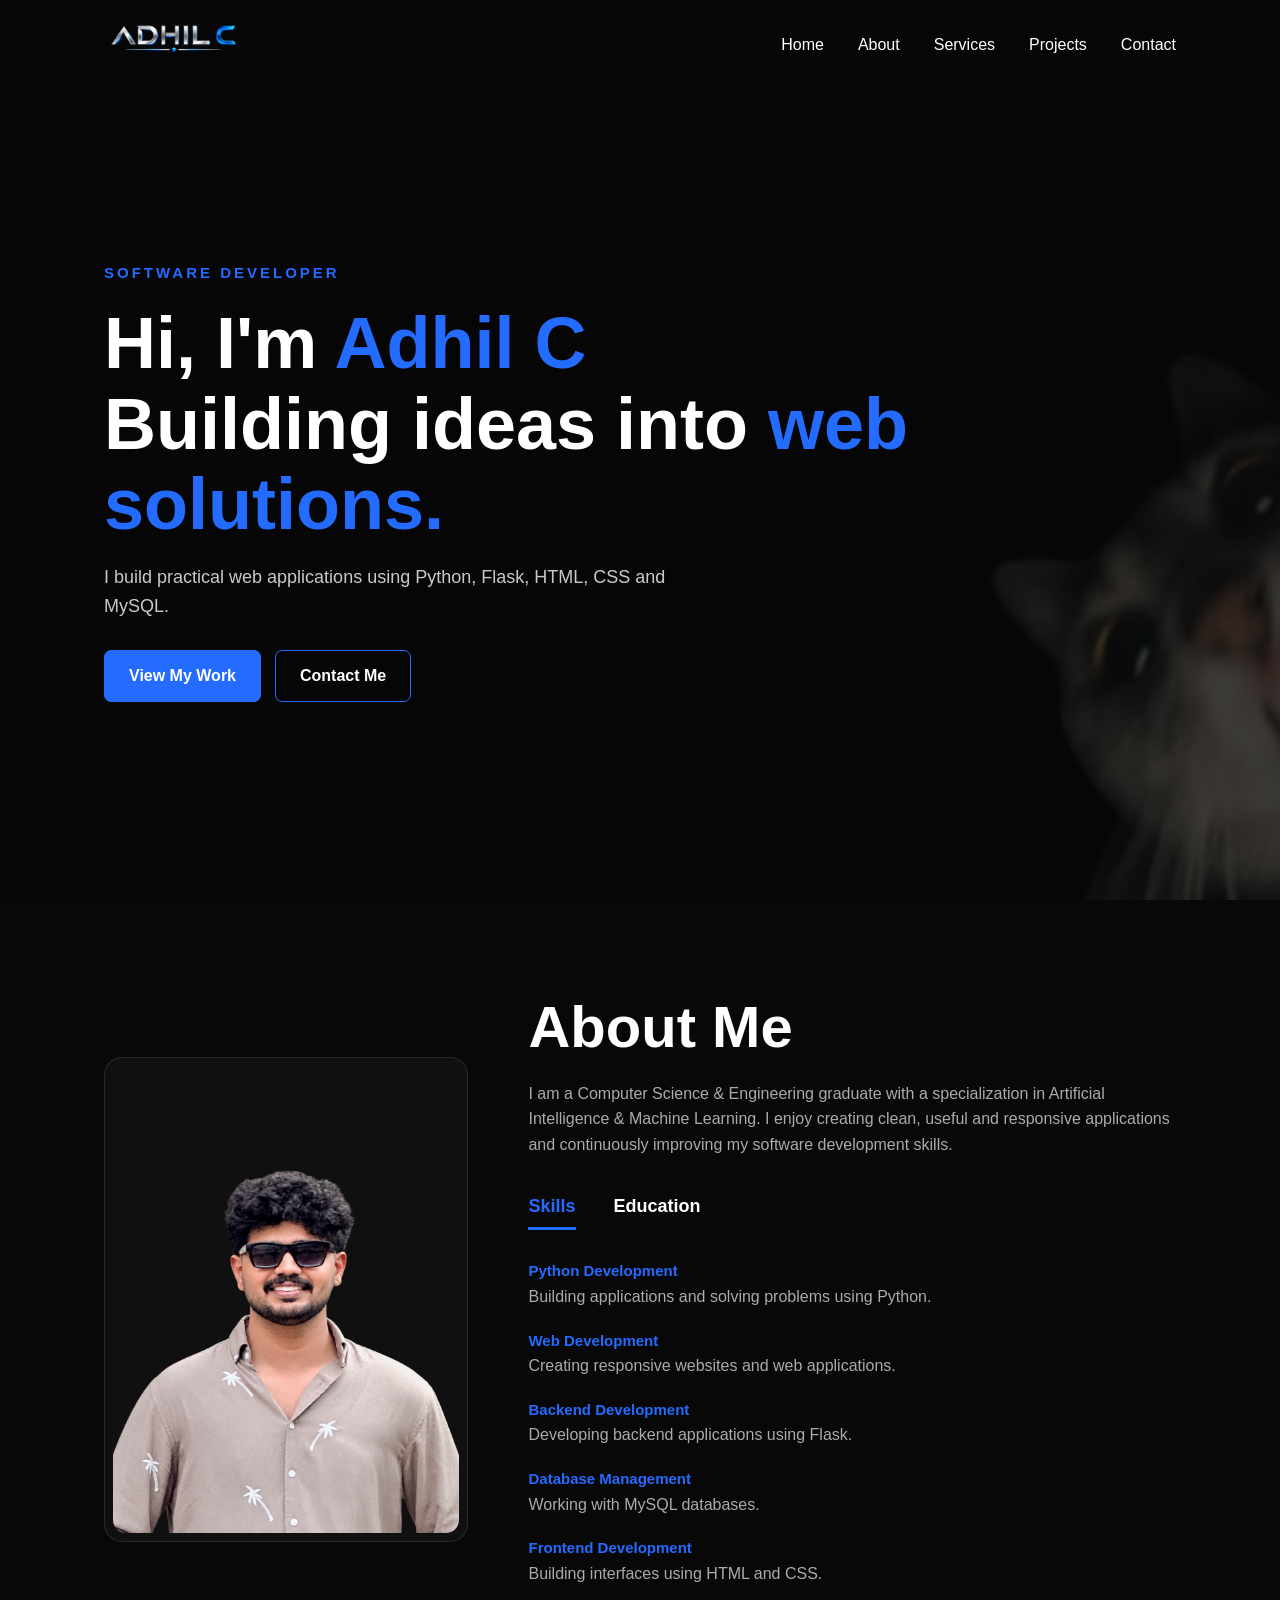
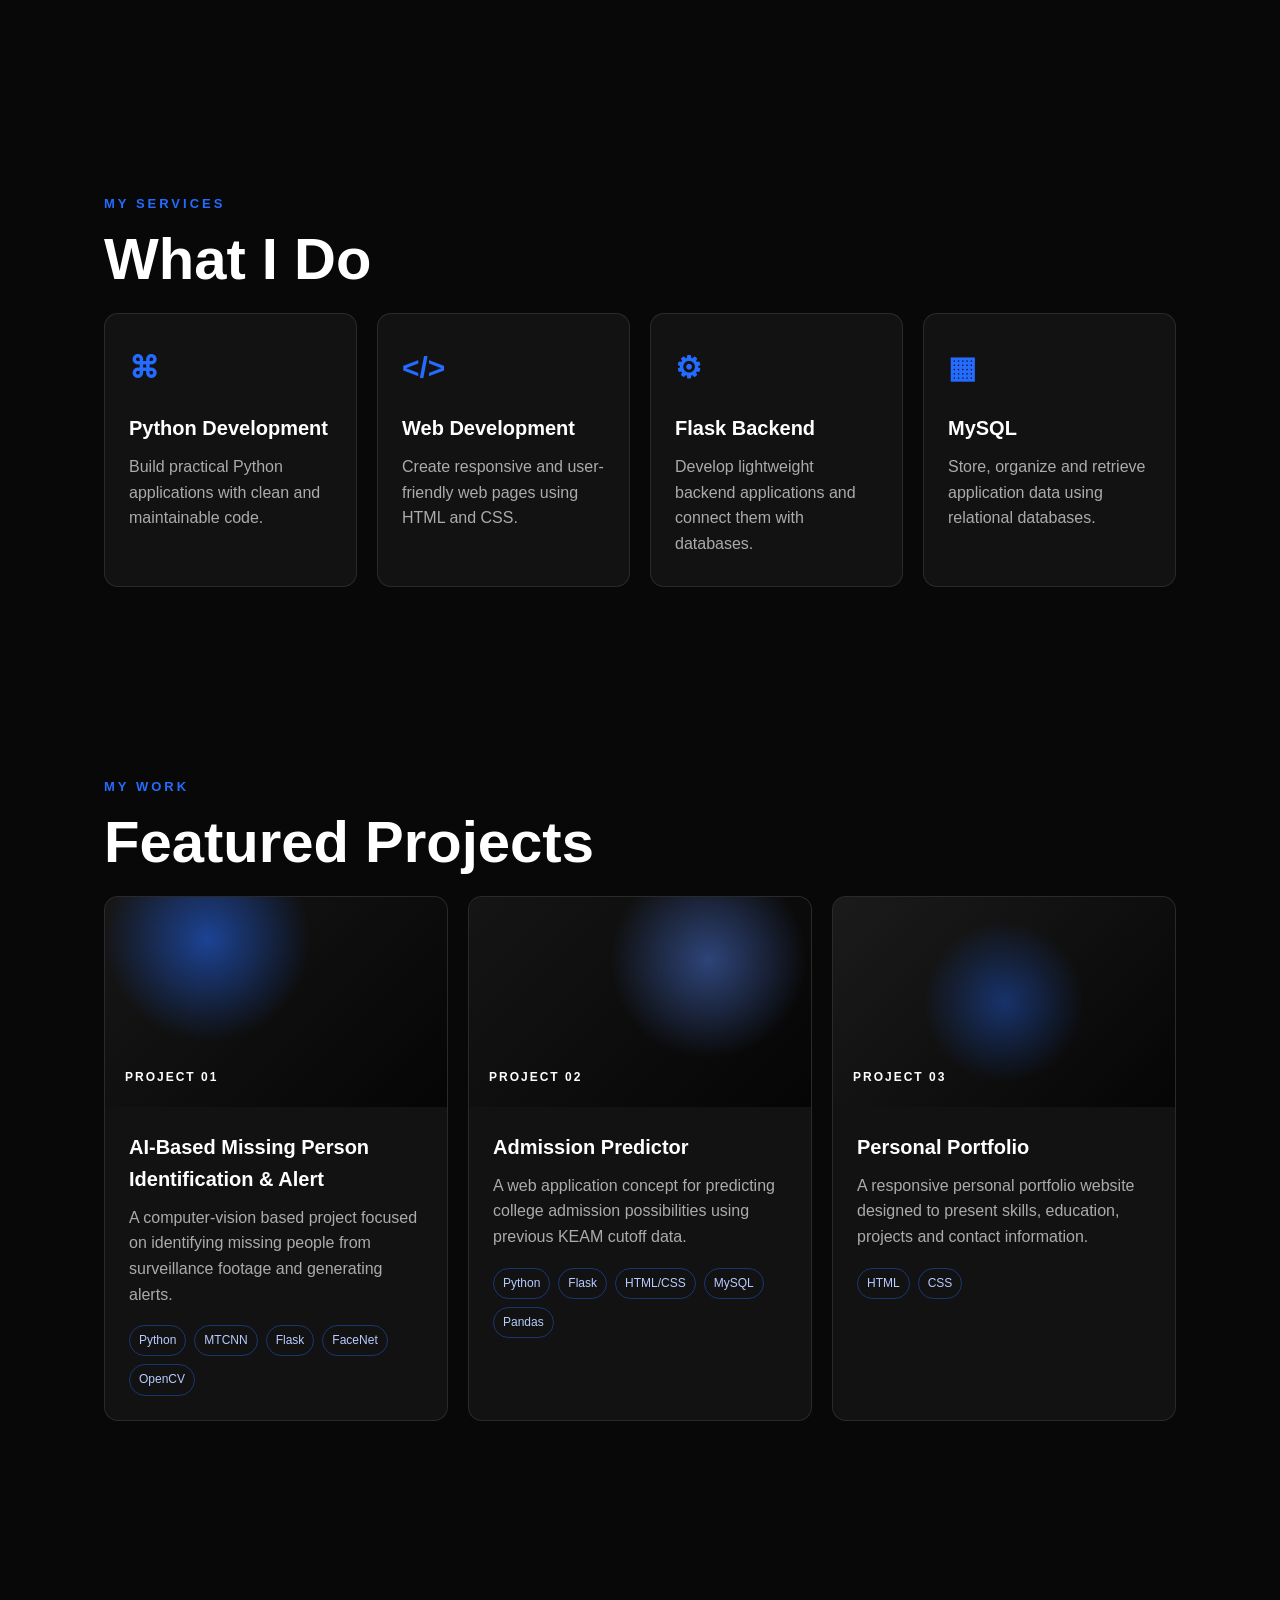
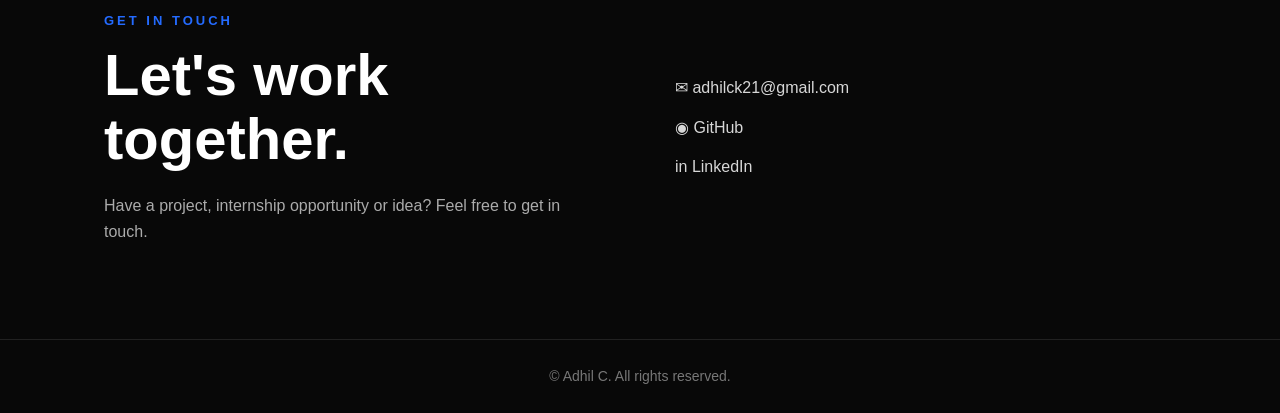
==== index.html @ b097b27e "Add homepage for GitHub Pages" ====
<!DOCTYPE html>
<html lang="en">
<head>
    <meta charset="UTF-8">
    <meta name="viewport" content="width=device-width, initial-scale=1.0">
    <meta name="description" content="Adhil C - Software Developer Portfolio">
    <title>Adhil C | Software Developer</title>
    <link rel="stylesheet" href="style.css">
</head>
<body>

<header id="home">
    <div class="container">
        <nav>
            <a href="#home" class="brand"><img src="images/logo.png" class="logo"></a>
            <ul class="nav-links">
                <li><a href="#home">Home</a></li>
                <li><a href="#about">About</a></li>
                <li><a href="#services">Services</a></li>
                <li><a href="#projects">Projects</a></li>
                <li><a href="#contact">Contact</a></li>
            </ul>
        </nav>

        <div class="header-text">
            <p>SOFTWARE DEVELOPER</p>
            <h1>Hi, I'm <span>Adhil C</span><br>Building ideas into <span>web solutions.</span></h1>
            <p class="hero-description">
                I build practical web applications using Python, Flask, HTML, CSS and MySQL.
            </p>
            <div class="hero-buttons">
                <a href="#projects" class="btn">View My Work</a>
                <a href="#contact" class="btn btn-outline">Contact Me</a>
            </div>
        </div>
    </div>
</header>

<section id="about">
    <div class="container">
        <div class="row">
            <div class="about-col-1">
                <div class="image-card">
                    <img src="images/user.png" alt="Adhil C profile">
                </div>
            </div>

            <div class="about-col-2">
                <h2 class="sub-title">About Me</h2>
                <p>
                    I am a Computer Science & Engineering graduate with a specialization in
                    Artificial Intelligence & Machine Learning. I enjoy creating clean,
                    useful and responsive applications and continuously improving my
                    software development skills.
                </p>

                <div class="tab-titles">
                    <a class="tab-links active" href="#skills">Skills</a>
                    <a class="tab-links" href="#education">Education</a>
                </div>

                <div class="tab-content" id="skills">
                    <ul>
                        <li><span>Python Development</span><br>Building applications and solving problems using Python.</li>
                        <li><span>Web Development</span><br>Creating responsive websites and web applications.</li>
                        <li><span>Backend Development</span><br>Developing backend applications using Flask.</li>
                        <li><span>Database Management</span><br>Working with MySQL databases.</li>
                        <li><span>Frontend Development</span><br>Building interfaces using HTML and CSS.</li>
                    </ul>
                </div>

                <div class="tab-content" id="education">
                    <ul>
                        <li>
                            <span>B.Tech in Computer Science & Engineering</span><br>
                            Specialization: Artificial Intelligence & Machine Learning
                        </li>
                    </ul>
                </div>
            </div>
        </div>
    </div>
</section>

<section id="services">
    <div class="container">
        <p class="eyebrow">MY SERVICES</p>
        <h2 class="sub-title">What I Do</h2>
        <div class="services-grid">
            <article class="service-card">
                <div class="icon">⌘</div>
                <h3>Python Development</h3>
                <p>Build practical Python applications with clean and maintainable code.</p>
            </article>
            <article class="service-card">
                <div class="icon">&lt;/&gt;</div>
                <h3>Web Development</h3>
                <p>Create responsive and user-friendly web pages using HTML and CSS.</p>
            </article>
            <article class="service-card">
                <div class="icon">⚙</div>
                <h3>Flask Backend</h3>
                <p>Develop lightweight backend applications and connect them with databases.</p>
            </article>
            <article class="service-card">
                <div class="icon">▦</div>
                <h3>MySQL</h3>
                <p>Store, organize and retrieve application data using relational databases.</p>
            </article>
        </div>
    </div>
</section>

<section id="projects">
    <div class="container">
        <p class="eyebrow">MY WORK</p>
        <h2 class="sub-title">Featured Projects</h2>

        <div class="projects-grid">
            <article class="project-card">
                <div class="project-image project-one"><span>PROJECT 01</span></div>
                <div class="project-info">
                    <h3>AI-Based Missing Person Identification & Alert</h3>
                    <p>A computer-vision based project focused on identifying missing people from surveillance footage and generating alerts.</p>
                    <div class="tags"><span>Python</span><span>MTCNN</span><span>Flask</span><span>FaceNet</span><span>OpenCV</span></div>
                </div>
            </article>

            <article class="project-card">
                <div class="project-image project-two"><span>PROJECT 02</span></div>
                <div class="project-info">
                    <h3>Admission Predictor</h3>
                    <p>A web application concept for predicting college admission possibilities using previous KEAM cutoff data.</p>
                    <div class="tags"><span>Python</span><span>Flask</span><span>HTML/CSS</span><span>MySQL</span><span>Pandas</span></div>
                </div>
            </article>

            <article class="project-card">
                <div class="project-image project-three"><span>PROJECT 03</span></div>
                <div class="project-info">
                    <h3>Personal Portfolio</h3>
                    <p>A responsive personal portfolio website designed to present skills, education, projects and contact information.</p>
                    <div class="tags"><span>HTML</span><span>CSS</span></div>
                </div>
            </article>
        </div>
    </div>
</section>

<section id="contact">
    <div class="container">
        <div class="contact-grid">
            <div>
                <p class="eyebrow">GET IN TOUCH</p>
                <h2 class="sub-title">Let's work together.</h2>
                <p class="contact-text">Have a project, internship opportunity or idea? Feel free to get in touch.</p>
            </div>

            <div class="contact-details">
                <a href="mailto:adhilck21@gmail.com">✉ adhilck21@gmail.com</a>
                <a href="https://github.com/adhilck21" target="_blank" rel="noopener">◉ GitHub</a>
                <a href="https://www.linkedin.com/in/adhil-c-7b31b5393/" target="_blank" rel="noopener">in LinkedIn</a>
            </div>
        </div>
    </div>
</section>

<footer>
    <p>© Adhil C. All rights reserved.</p>
</footer>

</body>
</html>
---- style.css ----
* {
    margin: 0;
    padding: 0;
    box-sizing: border-box;
    font-family: Arial, Helvetica, sans-serif;
}

:root {
    --bg: #080808;
    --card: #121212;
    --text: #ffffff;
    --muted: #ababab;
    --accent: #246bff;
    --accent-light: #5b8cff;
    --border: rgba(255,255,255,0.10);
}

html { scroll-behavior: smooth; }

body {
    background:
        linear-gradient(rgba(8, 8, 8, 0.78), rgba(8, 8, 8, 0.78)),
        url("images/background.jpg");
    background-size: cover;
    background-position: center;
    background-attachment: fixed;
    background-repeat: no-repeat;
    background-color: var(--bg);
    color: var(--text);
    line-height: 1.6;
}

a { color: inherit; text-decoration: none; }

.container {
    width: 100%;
    max-width: 1200px;
    margin: auto;
    padding: 0 5%;
}
.logo{
    width: 140px;
    height: 100px;

}
#home {
    min-height: 100vh;
    background: transparent;
}

nav {
    height: 90px;
    display: flex;
    align-items: center;
    justify-content: space-between;
}

.brand {
    font-size: 28px;
    font-weight: 800;
    letter-spacing: 1px;
}

.brand span,
.header-text h1 span,
.tab-content li span,
.eyebrow {
    color: var(--accent);
}

.nav-links {
    display: flex;
    gap: 34px;
    list-style: none;
}

.nav-links a {
    font-size: 16px;
    position: relative;
}

.nav-links a::after {
    content: "";
    position: absolute;
    left: 0;
    bottom: -7px;
    width: 0;
    height: 2px;
    background: var(--accent);
    transition: .3s;
}

.nav-links a:hover::after { width: 100%; }

.header-text {
    padding-top: 19vh;
    max-width: 850px;
}

.header-text > p:first-child {
    color: var(--accent);
    font-weight: 700;
    letter-spacing: 3px;
    font-size: 15px;
}

.header-text h1 {
    font-size: clamp(42px, 6vw, 72px);
    line-height: 1.12;
    margin: 18px 0;
}

.hero-description {
    max-width: 620px;
    color: #c9c9c9;
    font-size: 18px;
}

.hero-buttons {
    display: flex;
    gap: 14px;
    margin-top: 30px;
}

.btn {
    display: inline-block;
    padding: 12px 24px;
    border-radius: 7px;
    border: 1px solid var(--accent);
    background: var(--accent);
    color: #fff;
    font-weight: 700;
    transition: .3s;
}

.btn:hover {
    transform: translateY(-2px);
    background: var(--accent-light);
}

.btn-outline { background: transparent; }

section { padding: 95px 0; }

.row {
    display: flex;
    justify-content: space-between;
    align-items: center;
    gap: 60px;
}

.about-col-1 {
    flex: 0 0 34%;
}

.image-card {
    padding: 8px;
    border: 1px solid var(--border);
    border-radius: 18px;
    background: #101010;
}

.about-col-1 img {
    display: block;
    width: 100%;
    border-radius: 13px;
}

.about-col-2 { flex: 1; }

.sub-title {
    font-size: clamp(38px, 5vw, 58px);
    line-height: 1.1;
    margin-bottom: 22px;
}

.about-col-2 > p,
.service-card p,
.project-info p,
.contact-text {
    color: var(--muted);
}

.tab-titles {
    display: flex;
    gap: 38px;
    margin: 34px 0 28px;
}

.tab-links {
    font-size: 18px;
    font-weight: 700;
    padding-bottom: 7px;
    border-bottom: 3px solid transparent;
}

.tab-links:hover,
.tab-links.active {
    color: var(--accent);
    border-color: var(--accent);
}

/* CSS-only tabs */
.tab-content {
    display: none;
}

#skills {
    display: block;
}

#skills:target,
#education:target {
    display: block;
}

#skills:target ~ #education {
    display: none;
}

#education:target {
    display: block;
}

.tab-content ul { list-style: none; }

.tab-content li {
    margin: 18px 0;
    color: var(--muted);
}

.tab-content li span {
    font-size: 15px;
    font-weight: 700;
}

.eyebrow {
    font-size: 13px;
    font-weight: 800;
    letter-spacing: 3px;
    margin-bottom: 12px;
}

.services-grid {
    display: grid;
    grid-template-columns: repeat(4, 1fr);
    gap: 20px;
}

.service-card {
    background: var(--card);
    border: 1px solid var(--border);
    padding: 30px 24px;
    border-radius: 14px;
    transition: .3s;
}

.service-card:hover {
    transform: translateY(-7px);
    border-color: rgba(36,107,255,.6);
}

.icon {
    color: var(--accent);
    font-size: 30px;
    font-weight: 800;
    margin-bottom: 20px;
}

.service-card h3,
.project-info h3 {
    margin-bottom: 10px;
    font-size: 20px;
}

.projects-grid {
    display: grid;
    grid-template-columns: repeat(3, 1fr);
    gap: 20px;
}

.project-card {
    overflow: hidden;
    border-radius: 14px;
    background: var(--card);
    border: 1px solid var(--border);
}

.project-image {
    height: 210px;
    display: flex;
    align-items: flex-end;
    padding: 20px;
    background: radial-gradient(circle at 30% 20%, rgba(36,107,255,.55), transparent 35%), linear-gradient(135deg, #171717, #050505);
}

.project-two {
    background: radial-gradient(circle at 70% 30%, rgba(87,137,255,.45), transparent 35%), linear-gradient(135deg, #151515, #050505);
}

.project-three {
    background: radial-gradient(circle at 50% 50%, rgba(36,107,255,.38), transparent 40%), linear-gradient(135deg, #1b1b1b, #050505);
}

.project-image span {
    font-size: 12px;
    letter-spacing: 2px;
    font-weight: 800;
}

.project-info { padding: 24px; }

.tags {
    display: flex;
    flex-wrap: wrap;
    gap: 8px;
    margin-top: 18px;
}

.tags span {
    border: 1px solid rgba(36,107,255,.4);
    color: #b9ccff;
    padding: 5px 9px;
    border-radius: 20px;
    font-size: 12px;
}

.contact-grid {
    display: grid;
    grid-template-columns: 1fr 1fr;
    gap: 70px;
    align-items: center;
}

.contact-details {
    display: grid;
    gap: 14px;
}

.contact-details a { color: #d7d7d7; }

.contact-details a:hover { color: var(--accent); }

footer {
    border-top: 1px solid var(--border);
    padding: 25px 5%;
    text-align: center;
    color: #777;
    font-size: 14px;
}

@media (max-width: 900px) {
    .services-grid { grid-template-columns: repeat(2, 1fr); }
    .portfolio-grid { grid-template-columns: 1fr; }

    .row {
        gap: 40px;
        flex-wrap: wrap;
    }

    .about-col-1 {
        flex-basis: 100%;
        max-width: 420px;
        margin: auto;
    }

    .about-col-2 { flex-basis: 100%; }
}

@media (max-width: 700px) {
    .container { padding: 0 6%; }

    nav {
        height: auto;
        padding: 20px 0;
        align-items: flex-start;
    }

    .nav-links {
        gap: 12px;
        flex-wrap: wrap;
        justify-content: flex-end;
    }

    .nav-links a { font-size: 14px; }

    .header-text {
        padding-top: 14vh;
    }

    .header-text h1 { font-size: 43px; }

    .hero-buttons { flex-wrap: wrap; }

    section { padding: 70px 0; }

    .services-grid,
    .contact-grid {
        grid-template-columns: 1fr;
    }

    .tab-titles { gap: 25px; }
}
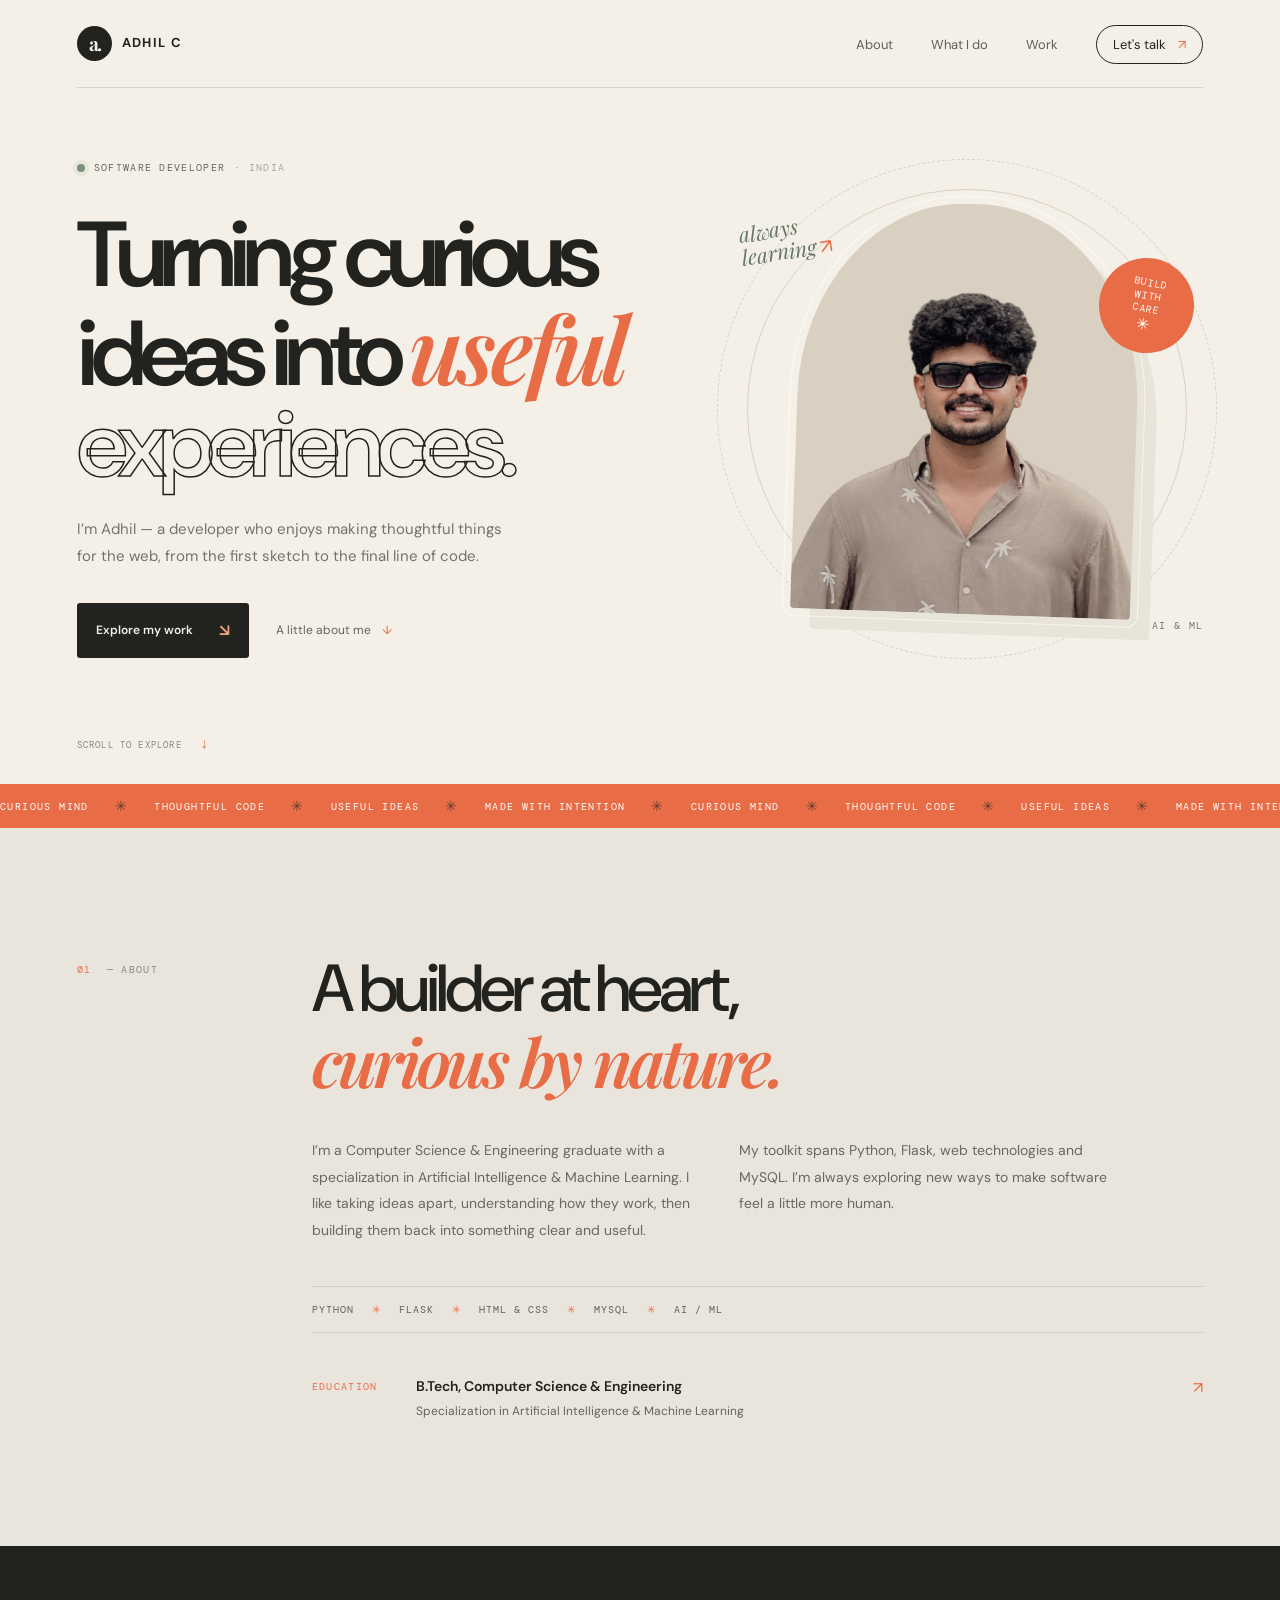
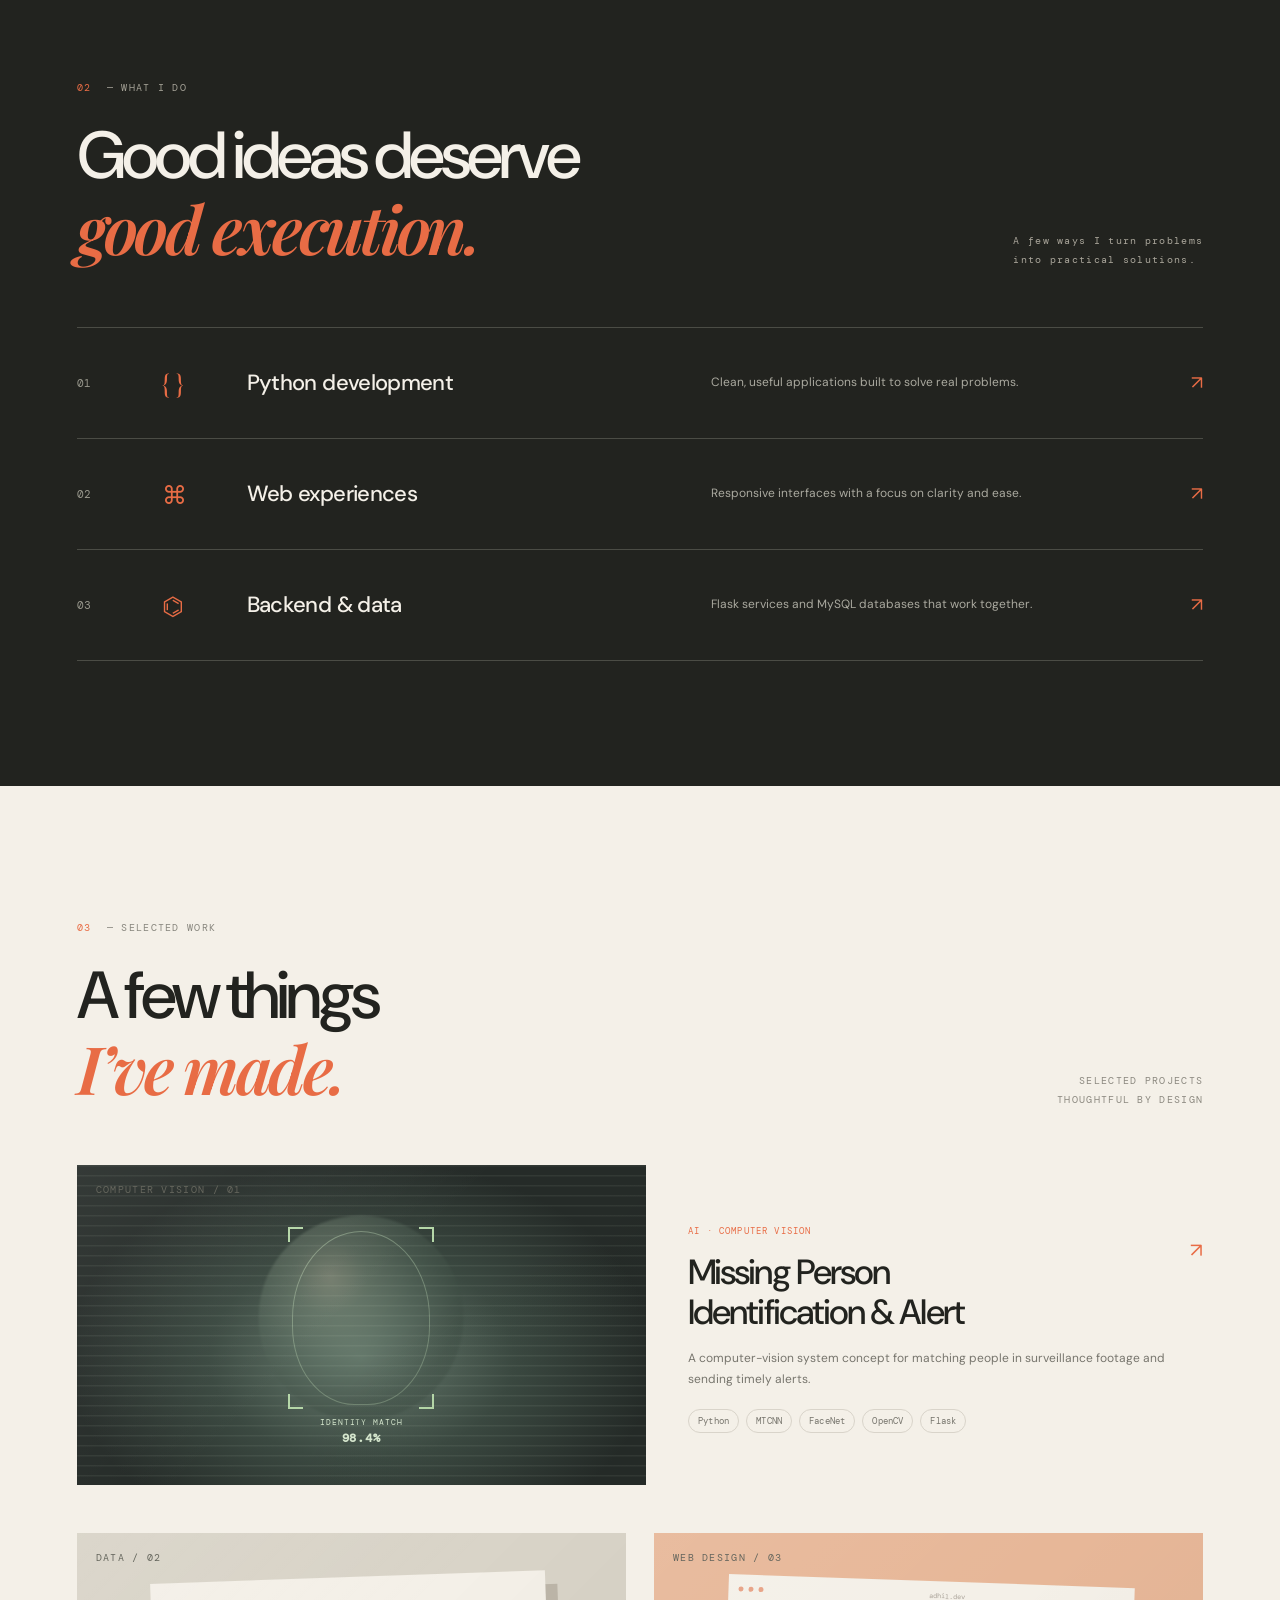
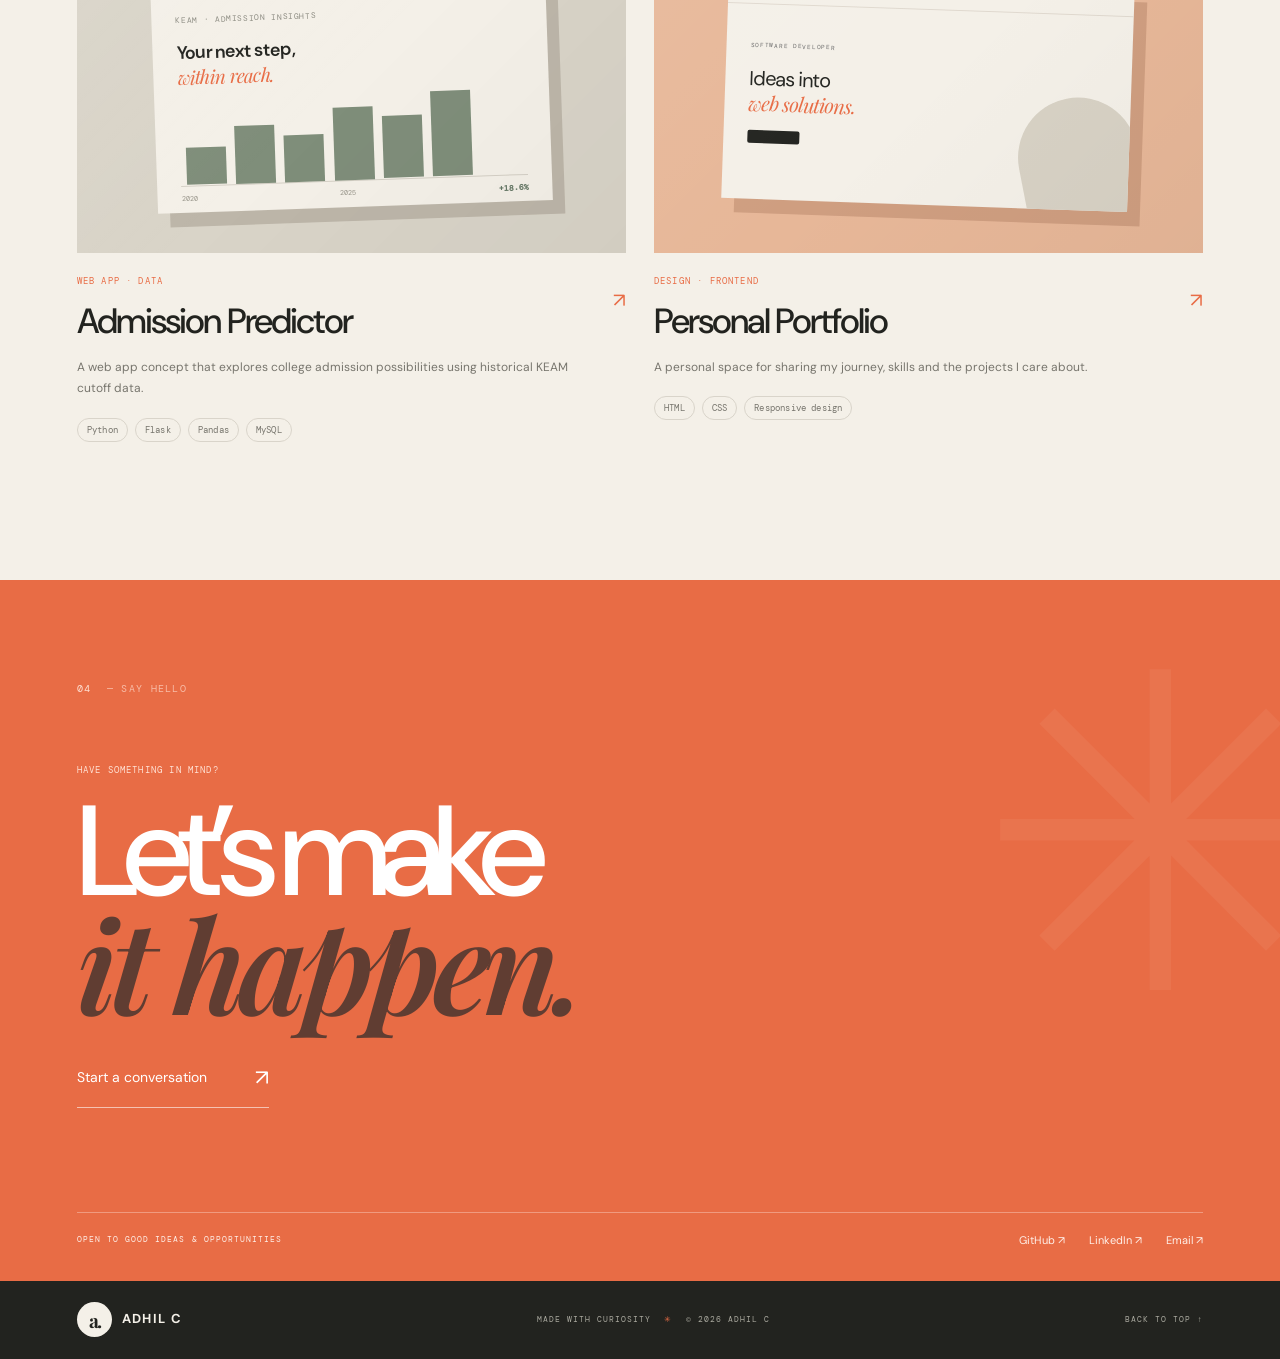
==== commit d4f3f6ed: "Redesign portfolio homepage" ====
--- a/index.html
+++ b/index.html
@@ -3,171 +3,102 @@
 <head>
     <meta charset="UTF-8">
     <meta name="viewport" content="width=device-width, initial-scale=1.0">
-    <meta name="description" content="Adhil C - Software Developer Portfolio">
-    <title>Adhil C | Software Developer</title>
+    <meta name="description" content="Adhil C — software developer building thoughtful web experiences and useful applications.">
+    <meta name="theme-color" content="#f4f0e8">
+    <title>Adhil C — Developer &amp; Creative Thinker</title>
+    <link rel="preconnect" href="https://fonts.googleapis.com">
+    <link rel="preconnect" href="https://fonts.gstatic.com" crossorigin>
+    <link href="https://fonts.googleapis.com/css2?family=DM+Mono:wght@400;500&family=DM+Sans:wght@400;500;600;700&family=Playfair+Display:ital,wght@0,600;0,700;1,600;1,700&display=swap" rel="stylesheet">
     <link rel="stylesheet" href="style.css">
 </head>
 <body>
-
+<div class="scroll-progress" aria-hidden="true"></div>
 <header id="home">
-    <div class="container">
-        <nav>
-            <a href="#home" class="brand"><img src="images/logo.png" class="logo"></a>
-            <ul class="nav-links">
-                <li><a href="#home">Home</a></li>
-                <li><a href="#about">About</a></li>
-                <li><a href="#services">Services</a></li>
-                <li><a href="#projects">Projects</a></li>
-                <li><a href="#contact">Contact</a></li>
-            </ul>
-        </nav>
-
-        <div class="header-text">
-            <p>SOFTWARE DEVELOPER</p>
-            <h1>Hi, I'm <span>Adhil C</span><br>Building ideas into <span>web solutions.</span></h1>
-            <p class="hero-description">
-                I build practical web applications using Python, Flask, HTML, CSS and MySQL.
-            </p>
-            <div class="hero-buttons">
-                <a href="#projects" class="btn">View My Work</a>
-                <a href="#contact" class="btn btn-outline">Contact Me</a>
-            </div>
+    <nav class="container nav-bar" aria-label="Main navigation">
+        <a class="brand" href="#home" aria-label="Adhil C, home"><span class="brand-mark">a.</span><span>adhil c</span></a>
+        <button class="menu-toggle" aria-expanded="false" aria-controls="nav-links" aria-label="Open menu"><span></span><span></span></button>
+        <ul class="nav-links" id="nav-links">
+            <li><a href="#about">About</a></li><li><a href="#services">What I do</a></li><li><a href="#projects">Work</a></li><li><a class="nav-contact" href="#contact">Let's talk <span>↗</span></a></li>
+        </ul>
+    </nav>
+    <div class="container hero">
+        <div class="hero-copy">
+            <p class="eyebrow reveal"><span class="status-dot"></span> SOFTWARE DEVELOPER <span class="hero-location">· INDIA</span></p>
+            <h1 class="reveal delay-1">Turning curious<br>ideas into <em>useful</em><br><span class="outlined">experiences.</span></h1>
+            <p class="hero-description reveal delay-2">I’m Adhil — a developer who enjoys making thoughtful things for the web, from the first sketch to the final line of code.</p>
+            <div class="hero-actions reveal delay-3"><a class="button button-dark" href="#projects">Explore my work <span>↘</span></a><a class="text-link" href="#about">A little about me <span>↓</span></a></div>
         </div>
+        <div class="hero-art" aria-label="Portrait of Adhil C">
+            <div class="art-orbit orbit-one"></div><div class="art-orbit orbit-two"></div>
+            <div class="portrait-wrap"><img src="images/user.png" alt="Adhil C" class="portrait"></div>
+            <div class="scribble scribble-top">always<br>learning <span>↗</span></div>
+            <div class="art-sticker">BUILD<br>WITH<br>CARE <span>✳</span></div>
+            <div class="art-caption">CS ENGINEER <span>·</span> AI &amp; ML</div>
+        </div>
+        <a class="scroll-cue" href="#about" aria-label="Scroll to about">SCROLL TO EXPLORE <span>↓</span></a>
     </div>
 </header>
 
-<section id="about">
-    <div class="container">
-        <div class="row">
-            <div class="about-col-1">
-                <div class="image-card">
-                    <img src="images/user.png" alt="Adhil C profile">
-                </div>
-            </div>
-
-            <div class="about-col-2">
-                <h2 class="sub-title">About Me</h2>
-                <p>
-                    I am a Computer Science & Engineering graduate with a specialization in
-                    Artificial Intelligence & Machine Learning. I enjoy creating clean,
-                    useful and responsive applications and continuously improving my
-                    software development skills.
-                </p>
-
-                <div class="tab-titles">
-                    <a class="tab-links active" href="#skills">Skills</a>
-                    <a class="tab-links" href="#education">Education</a>
-                </div>
-
-                <div class="tab-content" id="skills">
-                    <ul>
-                        <li><span>Python Development</span><br>Building applications and solving problems using Python.</li>
-                        <li><span>Web Development</span><br>Creating responsive websites and web applications.</li>
-                        <li><span>Backend Development</span><br>Developing backend applications using Flask.</li>
-                        <li><span>Database Management</span><br>Working with MySQL databases.</li>
-                        <li><span>Frontend Development</span><br>Building interfaces using HTML and CSS.</li>
-                    </ul>
-                </div>
-
-                <div class="tab-content" id="education">
-                    <ul>
-                        <li>
-                            <span>B.Tech in Computer Science & Engineering</span><br>
-                            Specialization: Artificial Intelligence & Machine Learning
-                        </li>
-                    </ul>
-                </div>
+<main>
+    <div class="ticker" aria-label="Curious mind, thoughtful code, useful ideas"><div class="ticker-track"><span>CURIOUS MIND</span><i>✳</i><span>THOUGHTFUL CODE</span><i>✳</i><span>USEFUL IDEAS</span><i>✳</i><span>MADE WITH INTENTION</span><i>✳</i><span>CURIOUS MIND</span><i>✳</i><span>THOUGHTFUL CODE</span><i>✳</i><span>USEFUL IDEAS</span><i>✳</i><span>MADE WITH INTENTION</span><i>✳</i></div></div>
+    <section id="about" class="section about-section">
+        <div class="container about-layout">
+            <div class="section-index reveal">01 <span>— ABOUT</span></div>
+            <div class="about-main">
+                <h2 class="section-heading reveal">A builder at heart,<br><em>curious by nature.</em></h2>
+                <div class="about-columns reveal delay-1"><p>I’m a Computer Science &amp; Engineering graduate with a specialization in Artificial Intelligence &amp; Machine Learning. I like taking ideas apart, understanding how they work, then building them back into something clear and useful.</p><p>My toolkit spans Python, Flask, web technologies and MySQL. I’m always exploring new ways to make software feel a little more human.</p></div>
+                <div class="skills-strip reveal delay-2"><span>PYTHON</span><i>✳</i><span>FLASK</span><i>✳</i><span>HTML &amp; CSS</span><i>✳</i><span>MYSQL</span><i>✳</i><span>AI / ML</span></div>
+                <div class="education reveal delay-3"><span class="edu-label">EDUCATION</span><div><strong>B.Tech, Computer Science &amp; Engineering</strong><span>Specialization in Artificial Intelligence &amp; Machine Learning</span></div><span class="edu-icon">↗</span></div>
             </div>
         </div>
-    </div>
-</section>
+    </section>
 
-<section id="services">
-    <div class="container">
-        <p class="eyebrow">MY SERVICES</p>
-        <h2 class="sub-title">What I Do</h2>
-        <div class="services-grid">
-            <article class="service-card">
-                <div class="icon">⌘</div>
-                <h3>Python Development</h3>
-                <p>Build practical Python applications with clean and maintainable code.</p>
-            </article>
-            <article class="service-card">
-                <div class="icon">&lt;/&gt;</div>
-                <h3>Web Development</h3>
-                <p>Create responsive and user-friendly web pages using HTML and CSS.</p>
-            </article>
-            <article class="service-card">
-                <div class="icon">⚙</div>
-                <h3>Flask Backend</h3>
-                <p>Develop lightweight backend applications and connect them with databases.</p>
-            </article>
-            <article class="service-card">
-                <div class="icon">▦</div>
-                <h3>MySQL</h3>
-                <p>Store, organize and retrieve application data using relational databases.</p>
-            </article>
-        </div>
-    </div>
-</section>
-
-<section id="projects">
-    <div class="container">
-        <p class="eyebrow">MY WORK</p>
-        <h2 class="sub-title">Featured Projects</h2>
-
-        <div class="projects-grid">
-            <article class="project-card">
-                <div class="project-image project-one"><span>PROJECT 01</span></div>
-                <div class="project-info">
-                    <h3>AI-Based Missing Person Identification & Alert</h3>
-                    <p>A computer-vision based project focused on identifying missing people from surveillance footage and generating alerts.</p>
-                    <div class="tags"><span>Python</span><span>MTCNN</span><span>Flask</span><span>FaceNet</span><span>OpenCV</span></div>
-                </div>
-            </article>
-
-            <article class="project-card">
-                <div class="project-image project-two"><span>PROJECT 02</span></div>
-                <div class="project-info">
-                    <h3>Admission Predictor</h3>
-                    <p>A web application concept for predicting college admission possibilities using previous KEAM cutoff data.</p>
-                    <div class="tags"><span>Python</span><span>Flask</span><span>HTML/CSS</span><span>MySQL</span><span>Pandas</span></div>
-                </div>
-            </article>
-
-            <article class="project-card">
-                <div class="project-image project-three"><span>PROJECT 03</span></div>
-                <div class="project-info">
-                    <h3>Personal Portfolio</h3>
-                    <p>A responsive personal portfolio website designed to present skills, education, projects and contact information.</p>
-                    <div class="tags"><span>HTML</span><span>CSS</span></div>
-                </div>
-            </article>
-        </div>
-    </div>
-</section>
-
-<section id="contact">
-    <div class="container">
-        <div class="contact-grid">
-            <div>
-                <p class="eyebrow">GET IN TOUCH</p>
-                <h2 class="sub-title">Let's work together.</h2>
-                <p class="contact-text">Have a project, internship opportunity or idea? Feel free to get in touch.</p>
-            </div>
-
-            <div class="contact-details">
-                <a href="mailto:adhilck21@gmail.com">✉ adhilck21@gmail.com</a>
-                <a href="https://github.com/adhilck21" target="_blank" rel="noopener">◉ GitHub</a>
-                <a href="https://www.linkedin.com/in/adhil-c-7b31b5393/" target="_blank" rel="noopener">in LinkedIn</a>
+    <section id="services" class="section services-section">
+        <div class="container"><div class="section-top"><div><div class="section-index reveal">02 <span>— WHAT I DO</span></div><h2 class="section-heading reveal delay-1">Good ideas deserve<br><em>good execution.</em></h2></div><p class="section-aside reveal delay-2">A few ways I turn problems<br>into practical solutions.</p></div>
+            <div class="services-list">
+                <article class="service-row reveal"><span class="service-num">01</span><span class="service-symbol">{ }</span><h3>Python development</h3><p>Clean, useful applications built to solve real problems.</p><span class="row-arrow">↗</span></article>
+                <article class="service-row reveal"><span class="service-num">02</span><span class="service-symbol">⌘</span><h3>Web experiences</h3><p>Responsive interfaces with a focus on clarity and ease.</p><span class="row-arrow">↗</span></article>
+                <article class="service-row reveal"><span class="service-num">03</span><span class="service-symbol">⌬</span><h3>Backend &amp; data</h3><p>Flask services and MySQL databases that work together.</p><span class="row-arrow">↗</span></article>
             </div>
         </div>
-    </div>
-</section>
+    </section>
 
-<footer>
-    <p>© Adhil C. All rights reserved.</p>
-</footer>
+    <section id="projects" class="section work-section">
+        <div class="container"><div class="work-heading"><div><div class="section-index reveal">03 <span>— SELECTED WORK</span></div><h2 class="section-heading reveal delay-1">A few things<br><em>I’ve made.</em></h2></div><span class="work-count reveal delay-2">SELECTED PROJECTS<br>THOUGHTFUL BY DESIGN</span></div>
+            <div class="projects-grid">
+                <article class="project-card project-feature reveal"><div class="project-visual visual-ai"><span class="visual-label">COMPUTER VISION / 01</span><div class="scan-frame"><span></span><span></span><span></span><span></span><b>IDENTITY MATCH<br><strong>98.4%</strong></b></div><div class="visual-orb"></div><div class="visual-lines"></div></div><div class="project-info"><div><span class="project-type">AI · COMPUTER VISION</span><h3>Missing Person<br>Identification &amp; Alert</h3></div><span class="project-arrow">↗</span><p>A computer-vision system concept for matching people in surveillance footage and sending timely alerts.</p><div class="tags"><span>Python</span><span>MTCNN</span><span>FaceNet</span><span>OpenCV</span><span>Flask</span></div></div></article>
+                <article class="project-card reveal delay-1"><div class="project-visual visual-admission"><span class="visual-label">DATA / 02</span><div class="admission-ui"><span>KEAM · ADMISSION INSIGHTS</span><div class="chart-title">Your next step,<br><em>within reach.</em></div><div class="chart"><i style="--h:42%"></i><i style="--h:65%"></i><i style="--h:53%"></i><i style="--h:82%"></i><i style="--h:70%"></i><i style="--h:96%"></i></div><div class="chart-foot"><span>2020</span><span>2025</span><b>+18.6%</b></div></div></div><div class="project-info"><div><span class="project-type">WEB APP · DATA</span><h3>Admission Predictor</h3></div><span class="project-arrow">↗</span><p>A web app concept that explores college admission possibilities using historical KEAM cutoff data.</p><div class="tags"><span>Python</span><span>Flask</span><span>Pandas</span><span>MySQL</span></div></div></article>
+                <article class="project-card reveal delay-2"><div class="project-visual visual-portfolio"><span class="visual-label">WEB DESIGN / 03</span><div class="browser-card"><div class="browser-dots"><i></i><i></i><i></i><span>adhil.dev</span></div><div class="browser-content"><small>SOFTWARE DEVELOPER</small><b>Ideas into<br><em>web solutions.</em></b><span class="browser-pill"></span></div><div class="browser-shape"></div></div></div><div class="project-info"><div><span class="project-type">DESIGN · FRONTEND</span><h3>Personal Portfolio</h3></div><span class="project-arrow">↗</span><p>A personal space for sharing my journey, skills and the projects I care about.</p><div class="tags"><span>HTML</span><span>CSS</span><span>Responsive design</span></div></div></article>
+            </div>
+        </div>
+    </section>
 
+    <section id="contact" class="contact-section">
+        <div class="container contact-inner"><div class="section-index reveal">04 <span>— SAY HELLO</span></div><p class="eyebrow reveal delay-1">HAVE SOMETHING IN MIND?</p><h2 class="contact-heading reveal delay-2">Let’s make<br><em>it happen.</em></h2><a class="contact-cta reveal delay-3" href="mailto:adhilck21@gmail.com">Start a conversation <span>↗</span></a><div class="contact-bottom reveal"><span>OPEN TO GOOD IDEAS &amp; OPPORTUNITIES</span><div class="social-links"><a href="https://github.com/adhilck21" target="_blank" rel="noopener noreferrer">GitHub ↗</a><a href="https://www.linkedin.com/in/adhil-c-7b31b5393/" target="_blank" rel="noopener noreferrer">LinkedIn ↗</a><a href="mailto:adhilck21@gmail.com">Email ↗</a></div></div></div>
+    </section>
+</main>
+<footer><div class="container footer-inner"><a class="brand" href="#home"><span class="brand-mark">a.</span><span>adhil c</span></a><span>MADE WITH CURIOSITY <i>✳</i> © 2026 ADHIL C</span><a href="#home">BACK TO TOP ↑</a></div></footer>
+<script>
+    const menuButton = document.querySelector('.menu-toggle');
+    const nav = document.querySelector('.nav-links');
+    menuButton.addEventListener('click', () => {
+        const open = menuButton.getAttribute('aria-expanded') === 'true';
+        menuButton.setAttribute('aria-expanded', String(!open));
+        nav.classList.toggle('is-open', !open);
+    });
+    nav.querySelectorAll('a').forEach(link => link.addEventListener('click', () => {
+        menuButton.setAttribute('aria-expanded', 'false');
+        nav.classList.remove('is-open');
+    }));
+    const observer = new IntersectionObserver(entries => entries.forEach(entry => {
+        if (entry.isIntersecting) { entry.target.classList.add('is-visible'); observer.unobserve(entry.target); }
+    }), { threshold: 0.12 });
+    document.querySelectorAll('.reveal').forEach(el => observer.observe(el));
+    const progress = document.querySelector('.scroll-progress');
+    window.addEventListener('scroll', () => {
+        const range = document.documentElement.scrollHeight - window.innerHeight;
+        progress.style.transform = `scaleX(${range > 0 ? window.scrollY / range : 0})`;
+    }, { passive: true });
+</script>
 </body>
 </html>
--- a/style.css
+++ b/style.css
@@ -1,403 +1,10 @@
-* {
-    margin: 0;
-    padding: 0;
-    box-sizing: border-box;
-    font-family: Arial, Helvetica, sans-serif;
-}
-
-:root {
-    --bg: #080808;
-    --card: #121212;
-    --text: #ffffff;
-    --muted: #ababab;
-    --accent: #246bff;
-    --accent-light: #5b8cff;
-    --border: rgba(255,255,255,0.10);
-}
-
-html { scroll-behavior: smooth; }
-
-body {
-    background:
-        linear-gradient(rgba(8, 8, 8, 0.78), rgba(8, 8, 8, 0.78)),
-        url("images/background.jpg");
-    background-size: cover;
-    background-position: center;
-    background-attachment: fixed;
-    background-repeat: no-repeat;
-    background-color: var(--bg);
-    color: var(--text);
-    line-height: 1.6;
-}
-
-a { color: inherit; text-decoration: none; }
-
-.container {
-    width: 100%;
-    max-width: 1200px;
-    margin: auto;
-    padding: 0 5%;
-}
-.logo{
-    width: 140px;
-    height: 100px;
-
-}
-#home {
-    min-height: 100vh;
-    background: transparent;
-}
-
-nav {
-    height: 90px;
-    display: flex;
-    align-items: center;
-    justify-content: space-between;
-}
-
-.brand {
-    font-size: 28px;
-    font-weight: 800;
-    letter-spacing: 1px;
-}
-
-.brand span,
-.header-text h1 span,
-.tab-content li span,
-.eyebrow {
-    color: var(--accent);
-}
-
-.nav-links {
-    display: flex;
-    gap: 34px;
-    list-style: none;
-}
-
-.nav-links a {
-    font-size: 16px;
-    position: relative;
-}
-
-.nav-links a::after {
-    content: "";
-    position: absolute;
-    left: 0;
-    bottom: -7px;
-    width: 0;
-    height: 2px;
-    background: var(--accent);
-    transition: .3s;
-}
-
-.nav-links a:hover::after { width: 100%; }
-
-.header-text {
-    padding-top: 19vh;
-    max-width: 850px;
-}
-
-.header-text > p:first-child {
-    color: var(--accent);
-    font-weight: 700;
-    letter-spacing: 3px;
-    font-size: 15px;
-}
-
-.header-text h1 {
-    font-size: clamp(42px, 6vw, 72px);
-    line-height: 1.12;
-    margin: 18px 0;
-}
-
-.hero-description {
-    max-width: 620px;
-    color: #c9c9c9;
-    font-size: 18px;
-}
-
-.hero-buttons {
-    display: flex;
-    gap: 14px;
-    margin-top: 30px;
-}
-
-.btn {
-    display: inline-block;
-    padding: 12px 24px;
-    border-radius: 7px;
-    border: 1px solid var(--accent);
-    background: var(--accent);
-    color: #fff;
-    font-weight: 700;
-    transition: .3s;
-}
-
-.btn:hover {
-    transform: translateY(-2px);
-    background: var(--accent-light);
-}
-
-.btn-outline { background: transparent; }
-
-section { padding: 95px 0; }
-
-.row {
-    display: flex;
-    justify-content: space-between;
-    align-items: center;
-    gap: 60px;
-}
-
-.about-col-1 {
-    flex: 0 0 34%;
-}
-
-.image-card {
-    padding: 8px;
-    border: 1px solid var(--border);
-    border-radius: 18px;
-    background: #101010;
-}
-
-.about-col-1 img {
-    display: block;
-    width: 100%;
-    border-radius: 13px;
-}
-
-.about-col-2 { flex: 1; }
-
-.sub-title {
-    font-size: clamp(38px, 5vw, 58px);
-    line-height: 1.1;
-    margin-bottom: 22px;
-}
-
-.about-col-2 > p,
-.service-card p,
-.project-info p,
-.contact-text {
-    color: var(--muted);
-}
-
-.tab-titles {
-    display: flex;
-    gap: 38px;
-    margin: 34px 0 28px;
-}
-
-.tab-links {
-    font-size: 18px;
-    font-weight: 700;
-    padding-bottom: 7px;
-    border-bottom: 3px solid transparent;
-}
-
-.tab-links:hover,
-.tab-links.active {
-    color: var(--accent);
-    border-color: var(--accent);
-}
-
-/* CSS-only tabs */
-.tab-content {
-    display: none;
-}
-
-#skills {
-    display: block;
-}
-
-#skills:target,
-#education:target {
-    display: block;
-}
-
-#skills:target ~ #education {
-    display: none;
-}
-
-#education:target {
-    display: block;
-}
-
-.tab-content ul { list-style: none; }
-
-.tab-content li {
-    margin: 18px 0;
-    color: var(--muted);
-}
-
-.tab-content li span {
-    font-size: 15px;
-    font-weight: 700;
-}
-
-.eyebrow {
-    font-size: 13px;
-    font-weight: 800;
-    letter-spacing: 3px;
-    margin-bottom: 12px;
-}
-
-.services-grid {
-    display: grid;
-    grid-template-columns: repeat(4, 1fr);
-    gap: 20px;
-}
-
-.service-card {
-    background: var(--card);
-    border: 1px solid var(--border);
-    padding: 30px 24px;
-    border-radius: 14px;
-    transition: .3s;
-}
-
-.service-card:hover {
-    transform: translateY(-7px);
-    border-color: rgba(36,107,255,.6);
-}
-
-.icon {
-    color: var(--accent);
-    font-size: 30px;
-    font-weight: 800;
-    margin-bottom: 20px;
-}
-
-.service-card h3,
-.project-info h3 {
-    margin-bottom: 10px;
-    font-size: 20px;
-}
-
-.projects-grid {
-    display: grid;
-    grid-template-columns: repeat(3, 1fr);
-    gap: 20px;
-}
-
-.project-card {
-    overflow: hidden;
-    border-radius: 14px;
-    background: var(--card);
-    border: 1px solid var(--border);
-}
-
-.project-image {
-    height: 210px;
-    display: flex;
-    align-items: flex-end;
-    padding: 20px;
-    background: radial-gradient(circle at 30% 20%, rgba(36,107,255,.55), transparent 35%), linear-gradient(135deg, #171717, #050505);
-}
-
-.project-two {
-    background: radial-gradient(circle at 70% 30%, rgba(87,137,255,.45), transparent 35%), linear-gradient(135deg, #151515, #050505);
-}
-
-.project-three {
-    background: radial-gradient(circle at 50% 50%, rgba(36,107,255,.38), transparent 40%), linear-gradient(135deg, #1b1b1b, #050505);
-}
-
-.project-image span {
-    font-size: 12px;
-    letter-spacing: 2px;
-    font-weight: 800;
-}
-
-.project-info { padding: 24px; }
-
-.tags {
-    display: flex;
-    flex-wrap: wrap;
-    gap: 8px;
-    margin-top: 18px;
-}
-
-.tags span {
-    border: 1px solid rgba(36,107,255,.4);
-    color: #b9ccff;
-    padding: 5px 9px;
-    border-radius: 20px;
-    font-size: 12px;
-}
-
-.contact-grid {
-    display: grid;
-    grid-template-columns: 1fr 1fr;
-    gap: 70px;
-    align-items: center;
-}
-
-.contact-details {
-    display: grid;
-    gap: 14px;
-}
-
-.contact-details a { color: #d7d7d7; }
-
-.contact-details a:hover { color: var(--accent); }
-
-footer {
-    border-top: 1px solid var(--border);
-    padding: 25px 5%;
-    text-align: center;
-    color: #777;
-    font-size: 14px;
-}
-
-@media (max-width: 900px) {
-    .services-grid { grid-template-columns: repeat(2, 1fr); }
-    .portfolio-grid { grid-template-columns: 1fr; }
-
-    .row {
-        gap: 40px;
-        flex-wrap: wrap;
-    }
-
-    .about-col-1 {
-        flex-basis: 100%;
-        max-width: 420px;
-        margin: auto;
-    }
-
-    .about-col-2 { flex-basis: 100%; }
-}
-
-@media (max-width: 700px) {
-    .container { padding: 0 6%; }
-
-    nav {
-        height: auto;
-        padding: 20px 0;
-        align-items: flex-start;
-    }
-
-    .nav-links {
-        gap: 12px;
-        flex-wrap: wrap;
-        justify-content: flex-end;
-    }
-
-    .nav-links a { font-size: 14px; }
-
-    .header-text {
-        padding-top: 14vh;
-    }
-
-    .header-text h1 { font-size: 43px; }
-
-    .hero-buttons { flex-wrap: wrap; }
-
-    section { padding: 70px 0; }
-
-    .services-grid,
-    .contact-grid {
-        grid-template-columns: 1fr;
-    }
-
-    .tab-titles { gap: 25px; }
-}
+:root{--paper:#f4f0e8;--ink:#22231f;--muted:#77766e;--line:#d9d4ca;--orange:#e86c45;--green:#657765;--mono:'DM Mono',monospace;--sans:'DM Sans',sans-serif;--serif:'Playfair Display',Georgia,serif}
+*{box-sizing:border-box;margin:0;padding:0}html{scroll-behavior:smooth;scroll-padding-top:88px}body{background:var(--paper);color:var(--ink);font-family:var(--sans);line-height:1.6;overflow-x:hidden}a{color:inherit;text-decoration:none}button{font:inherit}.container{width:min(1240px,88%);margin:auto}.scroll-progress{position:fixed;z-index:20;left:0;top:0;width:100%;height:3px;background:var(--orange);transform:scaleX(0);transform-origin:left;transition:transform .12s linear}.nav-bar{height:88px;display:flex;align-items:center;justify-content:space-between;border-bottom:1px solid var(--line)}.brand{display:inline-flex;gap:10px;align-items:center;text-transform:uppercase;font-size:13px;font-weight:700;letter-spacing:.1em}.brand-mark{display:grid;place-items:center;width:35px;height:35px;background:var(--ink);color:var(--paper);border-radius:50%;font-family:var(--serif);font-size:19px;letter-spacing:-.1em;text-transform:none}.nav-links{display:flex;gap:38px;align-items:center;list-style:none}.nav-links a{font-size:13px;color:#5f5f58;transition:color .2s}.nav-links a:hover{color:var(--orange)}.nav-contact{border:1px solid var(--ink);border-radius:99px;padding:10px 16px;color:var(--ink)!important}.nav-contact span{color:var(--orange);margin-left:9px}.menu-toggle{display:none}.hero{position:relative;min-height:690px;display:grid;grid-template-columns:1.16fr .84fr;align-items:center;padding-top:34px;padding-bottom:88px}.hero-copy{position:relative;z-index:2;padding:38px 0}.eyebrow,.section-index,.section-aside,.work-count,.edu-label,.project-type,.visual-label,.art-caption,.scroll-cue,.contact-bottom,.footer-inner>span,.footer-inner>a:last-child{font-family:var(--mono);font-size:10px;letter-spacing:.13em}.eyebrow{display:flex;gap:9px;align-items:center;color:#65665d}.status-dot{width:8px;height:8px;background:#7b9479;border-radius:50%;box-shadow:0 0 0 4px #7b94791c;animation:pulse 2s infinite}.hero-location{color:#aaa69b}.hero h1{font-size:clamp(54px,7.2vw,96px);line-height:.99;letter-spacing:-.075em;font-weight:600;margin:34px 0 24px}.hero h1 em,.section-heading em,.contact-heading em{font-family:var(--serif);font-weight:600;color:var(--orange);letter-spacing:-.055em}.outlined{color:transparent;-webkit-text-stroke:1.5px var(--ink)}.hero-description{max-width:430px;color:#74736b;font-size:15px;line-height:1.85}.hero-actions{display:flex;align-items:center;gap:27px;margin-top:32px}.button{display:inline-flex;align-items:center;gap:26px;padding:14px 19px;border-radius:3px;font-size:12px;font-weight:600;transition:transform .25s,background .25s}.button-dark{background:var(--ink);color:var(--paper)}.button-dark span{font-size:17px;color:#efa17f}.button-dark:hover{transform:translateY(-3px);background:#42443c}.text-link{font-size:12px;color:#64645d}.text-link span{margin-left:8px;color:var(--orange)}.hero-art{height:510px;position:relative;display:grid;place-items:center}.portrait-wrap{position:relative;z-index:1;width:min(340px,75%);height:410px;overflow:hidden;border-radius:48% 48% 4px 4px;background:#d9d0c2;transform:rotate(2deg);box-shadow:20px 20px 0 #e9e4d9;animation:float 6s ease-in-out infinite}.portrait{width:100%;height:100%;object-fit:cover;object-position:center 28%;filter:saturate(.78) contrast(.97);mix-blend-mode:multiply}.art-orbit{position:absolute;border:1px solid #d8d0c3;border-radius:50%;width:440px;height:440px;animation:spin 38s linear infinite}.orbit-two{width:500px;height:500px;border-style:dashed;animation-duration:65s;animation-direction:reverse}.scribble{position:absolute;z-index:3;font-family:var(--serif);font-style:italic;color:var(--green);font-size:21px;line-height:1.1;transform:rotate(-9deg)}.scribble-top{top:62px;left:2%;}.scribble-top span{color:var(--orange);font:20px var(--sans)}.art-sticker{position:absolute;z-index:3;right:2%;top:104px;background:var(--orange);color:#fff;width:95px;height:95px;display:grid;place-content:center;text-align:center;font:10px/1.3 var(--mono);letter-spacing:.08em;border-radius:50%;transform:rotate(11deg);animation:rock 5s ease-in-out infinite}.art-sticker span{font-size:16px}.art-caption{position:absolute;right:0;bottom:30px;color:#76746d}.art-caption span{color:var(--orange)}.scroll-cue{position:absolute;left:0;bottom:29px;color:#88867d;font-size:9px}.scroll-cue span{display:inline-block;margin-left:12px;color:var(--orange);font-size:15px;animation:bob 1.4s infinite}.section{padding:125px 0}.about-section{background:#e9e5dc}.about-layout{display:grid;grid-template-columns:190px 1fr;gap:45px}.section-index{color:var(--orange);padding-top:9px}.section-index span{color:#88867e;margin-left:8px}.section-heading{font-size:clamp(42px,5.2vw,68px);line-height:1.08;letter-spacing:-.06em;font-weight:500}.about-columns{display:grid;grid-template-columns:1fr 1fr;gap:35px;margin-top:35px;max-width:820px;color:#696960;font-size:14px;line-height:1.9}.skills-strip{display:flex;align-items:center;gap:18px;flex-wrap:wrap;margin:42px 0;border-top:1px solid #d1ccc1;border-bottom:1px solid #d1ccc1;padding:16px 0;font:10px var(--mono);letter-spacing:.1em;color:#5f6058}.skills-strip i{font-style:normal;color:var(--orange)}.education{display:flex;align-items:flex-start;gap:38px;color:#62635c}.edu-label{color:var(--orange);padding-top:4px}.education div{display:grid;gap:5px}.education strong{font-size:14px;color:var(--ink);font-weight:600}.education div span{font-size:12px}.edu-icon{margin-left:auto;color:var(--orange)}.services-section{background:var(--ink);color:var(--paper)}.services-section .section-index span{color:#a4a196}.services-section .section-heading{margin-top:24px}.section-top{display:flex;justify-content:space-between;align-items:flex-end;margin-bottom:58px}.section-aside{color:#aaa69b;line-height:1.9}.services-list{border-top:1px solid #4b4c45}.service-row{min-height:111px;border-bottom:1px solid #4b4c45;display:grid;grid-template-columns:70px 70px 1fr 1fr 28px;align-items:center;gap:15px;transition:padding .3s,color .3s}.service-row:hover{padding:0 12px;color:#f1a07d}.service-num{font:11px var(--mono);color:#98978c}.service-symbol{font:25px var(--serif);color:var(--orange)}.service-row h3{font-size:22px;font-weight:500;letter-spacing:-.03em}.service-row p{font-size:12px;color:#aaa99f}.row-arrow{font-size:19px;color:var(--orange);text-align:right;transition:transform .25s}.service-row:hover .row-arrow{transform:translate(4px,-4px)}.work-section{background:var(--paper)}.work-heading{display:flex;justify-content:space-between;align-items:flex-end;margin-bottom:56px}.work-heading .section-heading{margin-top:24px}.work-count{text-align:right;line-height:1.9;color:#8c8980}.projects-grid{display:grid;grid-template-columns:1fr 1fr;gap:48px 28px}.project-card{min-width:0}.project-feature{grid-column:1/-1;display:grid;grid-template-columns:1.05fr .95fr;gap:42px;align-items:center}.project-visual{height:320px;position:relative;overflow:hidden;background:#dcd6ca}.visual-label{position:absolute;z-index:2;top:17px;left:19px;color:#66675e}.visual-ai{background:#272e2b;background-image:radial-gradient(ellipse at 50% 60%,#697d70 0%,#3b4941 38%,#252b28 73%)}.scan-frame{position:absolute;left:50%;top:48%;width:138px;height:174px;transform:translate(-50%,-50%);border:1px solid #c9e3be7a;border-radius:50% 50% 45% 45%;animation:scan 3s ease-in-out infinite}.scan-frame span{position:absolute;width:15px;height:15px;border-color:#b5d7a8;border-style:solid}.scan-frame span:nth-child(1){top:-5px;left:-5px;border-width:2px 0 0 2px}.scan-frame span:nth-child(2){top:-5px;right:-5px;border-width:2px 2px 0 0}.scan-frame span:nth-child(3){bottom:-5px;left:-5px;border-width:0 0 2px 2px}.scan-frame span:nth-child(4){bottom:-5px;right:-5px;border-width:0 2px 2px 0}.scan-frame b{position:absolute;bottom:-44px;left:50%;transform:translateX(-50%);white-space:nowrap;font:8px/1.6 var(--mono);letter-spacing:.12em;color:#d6e7ce;text-align:center}.scan-frame strong{font-size:12px}.visual-orb{position:absolute;left:50%;top:48%;width:205px;height:205px;transform:translate(-50%,-50%);border-radius:50%;background:radial-gradient(circle at 35% 30%,#d5d0b5 0%,#8c9c88 19%,#607365 42%,#39483f 70%);opacity:.34;filter:blur(1px)}.visual-lines{position:absolute;inset:0;background:repeating-linear-gradient(0deg,transparent 0 8px,#d8e3cd13 9px 10px)}.project-info{position:relative;padding:13px 0}.project-type{font-size:9px;color:var(--orange)}.project-info h3{font-size:clamp(24px,3vw,35px);font-weight:500;letter-spacing:-.055em;line-height:1.16;margin:10px 35px 15px 0}.project-info p{max-width:510px;color:#77756d;font-size:12px;line-height:1.8}.project-arrow{position:absolute;right:0;top:31px;font-size:20px;color:var(--orange);transition:transform .2s}.project-card:hover .project-arrow{transform:translate(4px,-4px)}.tags{display:flex;gap:7px;flex-wrap:wrap;margin-top:18px}.tags span{font:9px var(--mono);letter-spacing:.02em;border:1px solid #d9d4ca;padding:5px 9px;border-radius:30px;color:#77756d}.visual-admission{background:#d9d4c8;display:grid;place-items:center}.admission-ui{background:#f4f0e8;width:72%;height:72%;padding:22px 24px;box-shadow:12px 14px 0 #bdb6a9;transform:rotate(-2deg)}.admission-ui>span{font:8px var(--mono);color:#8a897f;letter-spacing:.08em}.chart-title{font:18px/1.2 var(--sans);font-weight:600;letter-spacing:-.04em;margin-top:12px}.chart-title em{font:italic 19px var(--serif);color:var(--orange)}.chart{height:90px;display:flex;align-items:flex-end;gap:9px;border-bottom:1px solid #d5d0c6;margin-top:6px;padding:0 6px}.chart i{width:12%;height:var(--h);background:#7f8e7a;animation:grow 1.3s both;transform-origin:bottom}.chart i:nth-child(2){animation-delay:.08s}.chart i:nth-child(3){animation-delay:.16s}.chart i:nth-child(4){animation-delay:.24s}.chart i:nth-child(5){animation-delay:.32s}.chart i:nth-child(6){animation-delay:.4s}.chart-foot{display:flex;justify-content:space-between;align-items:center;margin-top:7px;font:7px var(--mono);color:#99968b}.chart-foot b{color:var(--green);font-size:8px}.visual-portfolio{background:#e7b798;display:grid;place-items:center}.browser-card{width:74%;height:70%;background:#f4f0e8;box-shadow:13px 14px 0 #cf9e80;transform:rotate(2deg);position:relative;overflow:hidden}.browser-dots{height:29px;border-bottom:1px solid #e0d9cf;display:flex;align-items:center;gap:5px;padding:0 10px}.browser-dots i{width:5px;height:5px;border-radius:50%;background:#e7a184}.browser-dots span{font:7px var(--mono);color:#aaa399;margin-left:auto;margin-right:auto}.browser-content{position:relative;z-index:1;padding:25px 24px}.browser-content small{font:6px var(--mono);letter-spacing:.12em;color:#666}.browser-content b{display:block;font:20px/1.1 var(--sans);letter-spacing:-.05em;margin-top:12px}.browser-content em{font:italic 20px var(--serif);color:var(--orange)}.browser-pill{display:block;width:52px;height:13px;background:var(--ink);margin-top:14px;border-radius:2px}.browser-shape{position:absolute;width:120px;height:145px;right:-12px;bottom:-32px;border-radius:60px 60px 0 0;background:#d8d2c5;transform:rotate(-13deg)}.contact-section{background:var(--orange);color:#fff;padding:92px 0 34px;position:relative;overflow:hidden}.contact-section:after{content:'✳';position:absolute;font-size:440px;line-height:1;color:#ffffff0d;right:-65px;top:40px;animation:spin 70s linear infinite}.contact-inner{position:relative;z-index:1}.contact-section .section-index{color:#ffe0d3}.contact-section .section-index span{color:#ffe0d3b0}.contact-section .eyebrow{margin-top:66px;color:#ffe2d5;font-size:9px}.contact-heading{font-size:clamp(68px,10vw,132px);line-height:.86;letter-spacing:-.09em;margin-top:20px;font-weight:500}.contact-heading em{color:#603d32}.contact-cta{display:inline-flex;align-items:center;gap:48px;border-bottom:1px solid #ffffff96;padding:0 0 12px;margin-top:32px;font-size:14px}.contact-cta span{font-size:22px;transition:transform .2s}.contact-cta:hover span{transform:translate(4px,-4px)}.contact-bottom{border-top:1px solid #ffffff50;margin-top:104px;padding-top:20px;display:flex;justify-content:space-between;align-items:center;font-size:8px;color:#fff0e9}.social-links{display:flex;gap:24px;font:11px var(--sans);letter-spacing:0}.social-links a:hover{color:#603d32}footer{background:var(--ink);color:var(--paper)}.footer-inner{height:78px;display:flex;align-items:center;justify-content:space-between}.footer-inner .brand-mark{background:var(--paper);color:var(--ink)}.footer-inner>span,.footer-inner>a:last-child{color:#aaa99f;font-size:8px}.footer-inner>span i{font-style:normal;color:var(--orange);margin:0 7px}.footer-inner>a:last-child:hover{color:var(--orange)}.reveal{opacity:0;transform:translateY(24px);transition:opacity .75s ease,transform .75s cubic-bezier(.2,.7,.2,1)}.reveal.is-visible{opacity:1;transform:translateY(0)}.delay-1{transition-delay:.12s}.delay-2{transition-delay:.23s}.delay-3{transition-delay:.34s}@keyframes float{0%,100%{transform:translateY(0) rotate(2deg)}50%{transform:translateY(-12px) rotate(1deg)}}@keyframes spin{to{transform:rotate(360deg)}}@keyframes rock{0%,100%{transform:rotate(11deg)}50%{transform:rotate(3deg)}}@keyframes pulse{50%{box-shadow:0 0 0 7px #7b94790d}}@keyframes bob{50%{transform:translateY(5px)}}@keyframes scan{0%,100%{opacity:.65;transform:translate(-50%,-50%) scale(.98)}50%{opacity:1;transform:translate(-50%,-50%) scale(1.03)}}@keyframes grow{from{transform:scaleY(0)}to{transform:scaleY(1)}}
+@media(max-width:900px){.container{width:88%}.hero{min-height:630px;grid-template-columns:1fr .8fr}.hero h1{font-size:clamp(56px,8vw,76px)}.hero-art{height:430px}.portrait-wrap{height:340px}.art-orbit{width:360px;height:360px}.orbit-two{width:410px;height:410px}.about-layout{grid-template-columns:130px 1fr;gap:25px}.projects-grid{gap:38px 20px}.project-feature{gap:25px}.project-visual{height:270px}.admission-ui{padding:15px}.service-row{grid-template-columns:45px 50px 1fr 1fr 20px}.service-row h3{font-size:19px}}
+@media(max-width:650px){html{scroll-padding-top:70px}.container{width:88%}.nav-bar{height:72px}.menu-toggle{display:flex;width:39px;height:39px;border:1px solid var(--line);border-radius:50%;background:transparent;flex-direction:column;align-items:center;justify-content:center;gap:5px;z-index:8}.menu-toggle span{width:15px;height:1px;background:var(--ink);transition:transform .2s}.menu-toggle[aria-expanded=true] span:first-child{transform:translateY(3px) rotate(45deg)}.menu-toggle[aria-expanded=true] span:last-child{transform:translateY(-3px) rotate(-45deg)}.nav-links{position:absolute;z-index:7;top:71px;left:0;right:0;background:var(--paper);padding:25px 7% 30px;display:flex;align-items:stretch;flex-direction:column;gap:18px;border-bottom:1px solid var(--line);opacity:0;visibility:hidden;transform:translateY(-8px);transition:.25s}.nav-links.is-open{opacity:1;visibility:visible;transform:translateY(0)}.nav-links a{font-size:15px}.nav-contact{align-self:flex-start}.hero{display:flex;flex-direction:column;align-items:stretch;padding-top:44px;padding-bottom:68px;min-height:auto}.hero-copy{padding:0}.hero h1{font-size:clamp(55px,14vw,78px);margin:26px 0 19px}.hero-description{font-size:14px;max-width:370px}.hero-art{height:370px;margin:18px auto 15px;width:100%;max-width:460px}.portrait-wrap{height:300px;width:250px}.art-orbit{width:310px;height:310px}.orbit-two{width:350px;height:350px}.scribble-top{left:2%;top:38px;font-size:17px}.art-sticker{right:2%;top:78px;width:79px;height:79px;font-size:8px}.art-caption{bottom:18px;right:4%}.scroll-cue{bottom:20px}.section{padding:82px 0}.about-layout{grid-template-columns:1fr;gap:30px}.section-heading{font-size:clamp(39px,10vw,56px)}.about-columns{grid-template-columns:1fr;gap:12px;margin-top:24px;font-size:13px}.skills-strip{gap:10px;margin:29px 0;font-size:9px}.education{gap:16px}.education strong{font-size:12px}.education div span{font-size:11px}.section-top,.work-heading{align-items:flex-start;flex-direction:column;gap:23px;margin-bottom:37px}.section-aside{text-align:left}.service-row{min-height:103px;grid-template-columns:28px 30px 1fr 20px;gap:9px}.service-row h3{font-size:17px}.service-row p{grid-column:3/4;grid-row:2;font-size:10px;margin-top:-20px}.service-symbol{font-size:19px}.row-arrow{grid-column:4;grid-row:1/3}.projects-grid{grid-template-columns:1fr;gap:35px}.project-feature{grid-column:auto;grid-template-columns:1fr;gap:18px}.project-visual{height:250px}.project-feature .project-visual{height:270px}.project-info h3{font-size:27px}.work-count{text-align:left}.admission-ui{width:77%;height:74%}.chart{height:82px}.contact-section{padding:70px 0 26px}.contact-section .eyebrow{margin-top:46px}.contact-heading{font-size:clamp(66px,17vw,100px)}.contact-bottom{margin-top:75px;flex-direction:column;align-items:flex-start;gap:18px}.social-links{gap:20px}.footer-inner{height:auto;min-height:80px;flex-wrap:wrap;gap:12px;padding-top:17px;padding-bottom:17px}.footer-inner>span{order:3;width:100%;text-align:center}}
+@media(prefers-reduced-motion:reduce){*,*::before,*::after{scroll-behavior:auto!important;animation-duration:.01ms!important;animation-iteration-count:1!important;transition-duration:.01ms!important}.reveal{opacity:1;transform:none}}
+/* Finishing details */
+::selection{background:var(--orange);color:#fff}.nav-bar{position:sticky;top:0;z-index:10;background:#f4f0e8eF;backdrop-filter:blur(14px)}
+.hero-art:before{content:'ADHIL';position:absolute;z-index:0;left:50%;top:50%;transform:translate(-50%,-52%);font:700 clamp(75px,12vw,150px)/1 var(--sans);letter-spacing:-.12em;color:#e9e4d9;white-space:nowrap;pointer-events:none}.portrait-wrap{outline:1px solid #fff9;outline-offset:7px}.project-card{transition:transform .35s cubic-bezier(.2,.7,.2,1)}.project-card:hover{transform:translateY(-5px)}.project-visual:after{content:'';position:absolute;inset:0;pointer-events:none;background:linear-gradient(135deg,#ffffff12,transparent 48%,#00000008)}.ticker{overflow:hidden;background:var(--orange);color:#fff;padding:13px 0}.ticker-track{width:max-content;display:flex;align-items:center;gap:26px;animation:ticker 34s linear infinite;font:10px var(--mono);letter-spacing:.14em}.ticker-track i{font-style:normal;font-size:14px;color:#603d32}.ticker:hover .ticker-track{animation-play-state:paused}@keyframes ticker{to{transform:translateX(-50%)}}
+@media(max-width:650px){.nav-bar{position:relative;background:var(--paper);backdrop-filter:none}.hero-art:before{font-size:86px}.ticker{padding:11px 0}.ticker-track{font-size:9px}}
+@media(prefers-reduced-motion:reduce){.ticker-track{animation:none}}
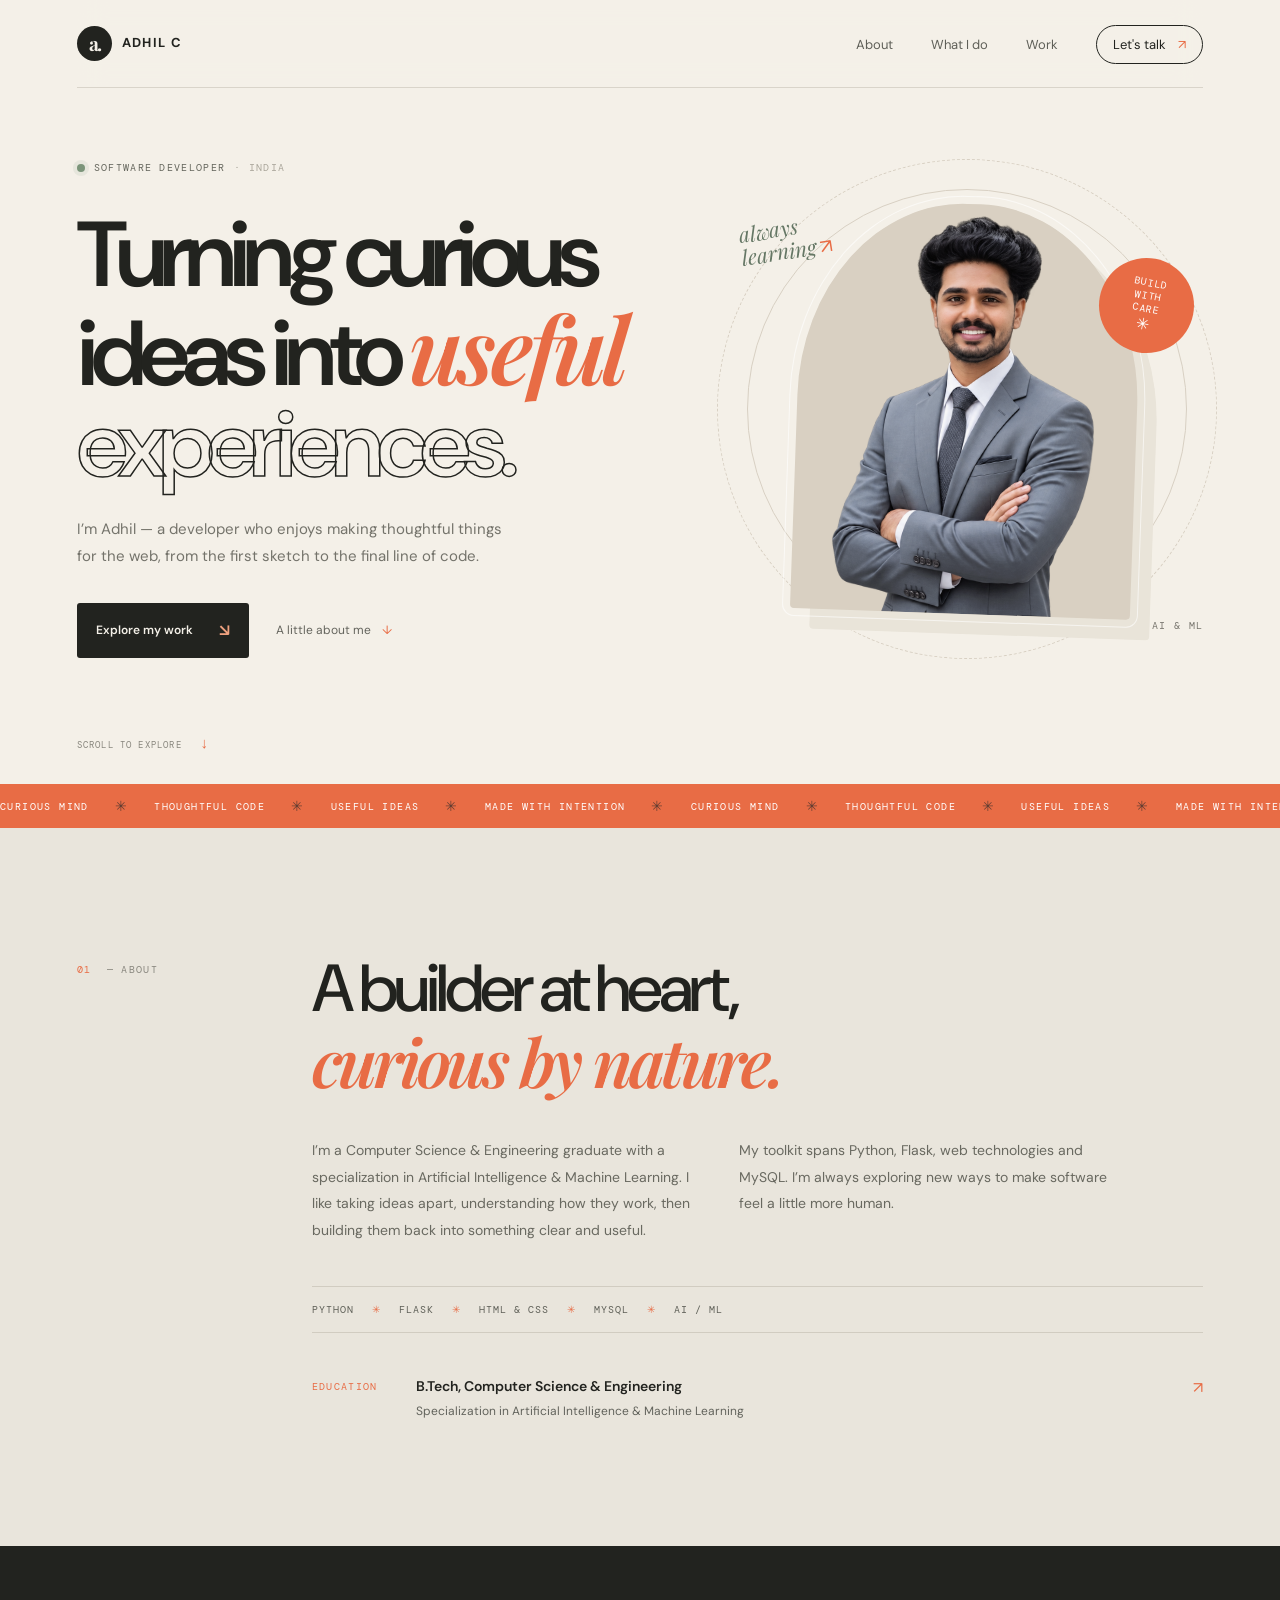
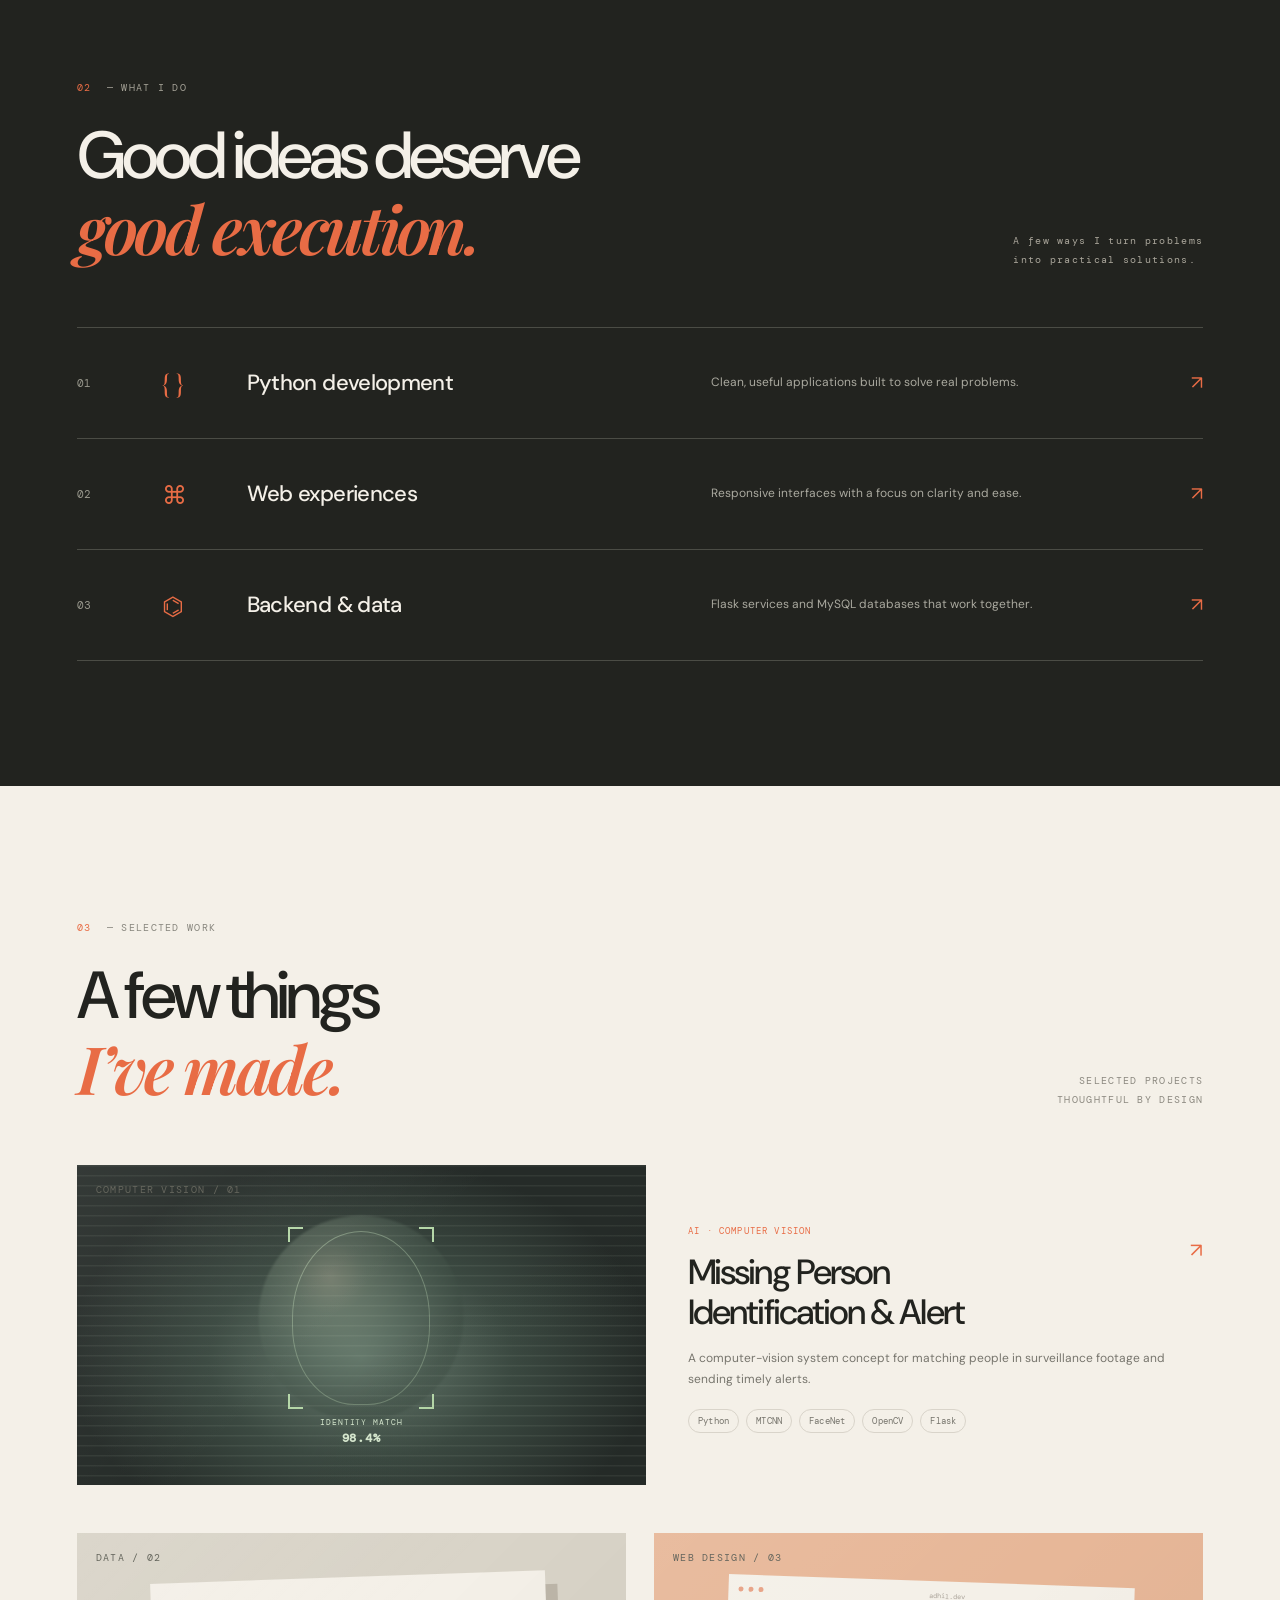
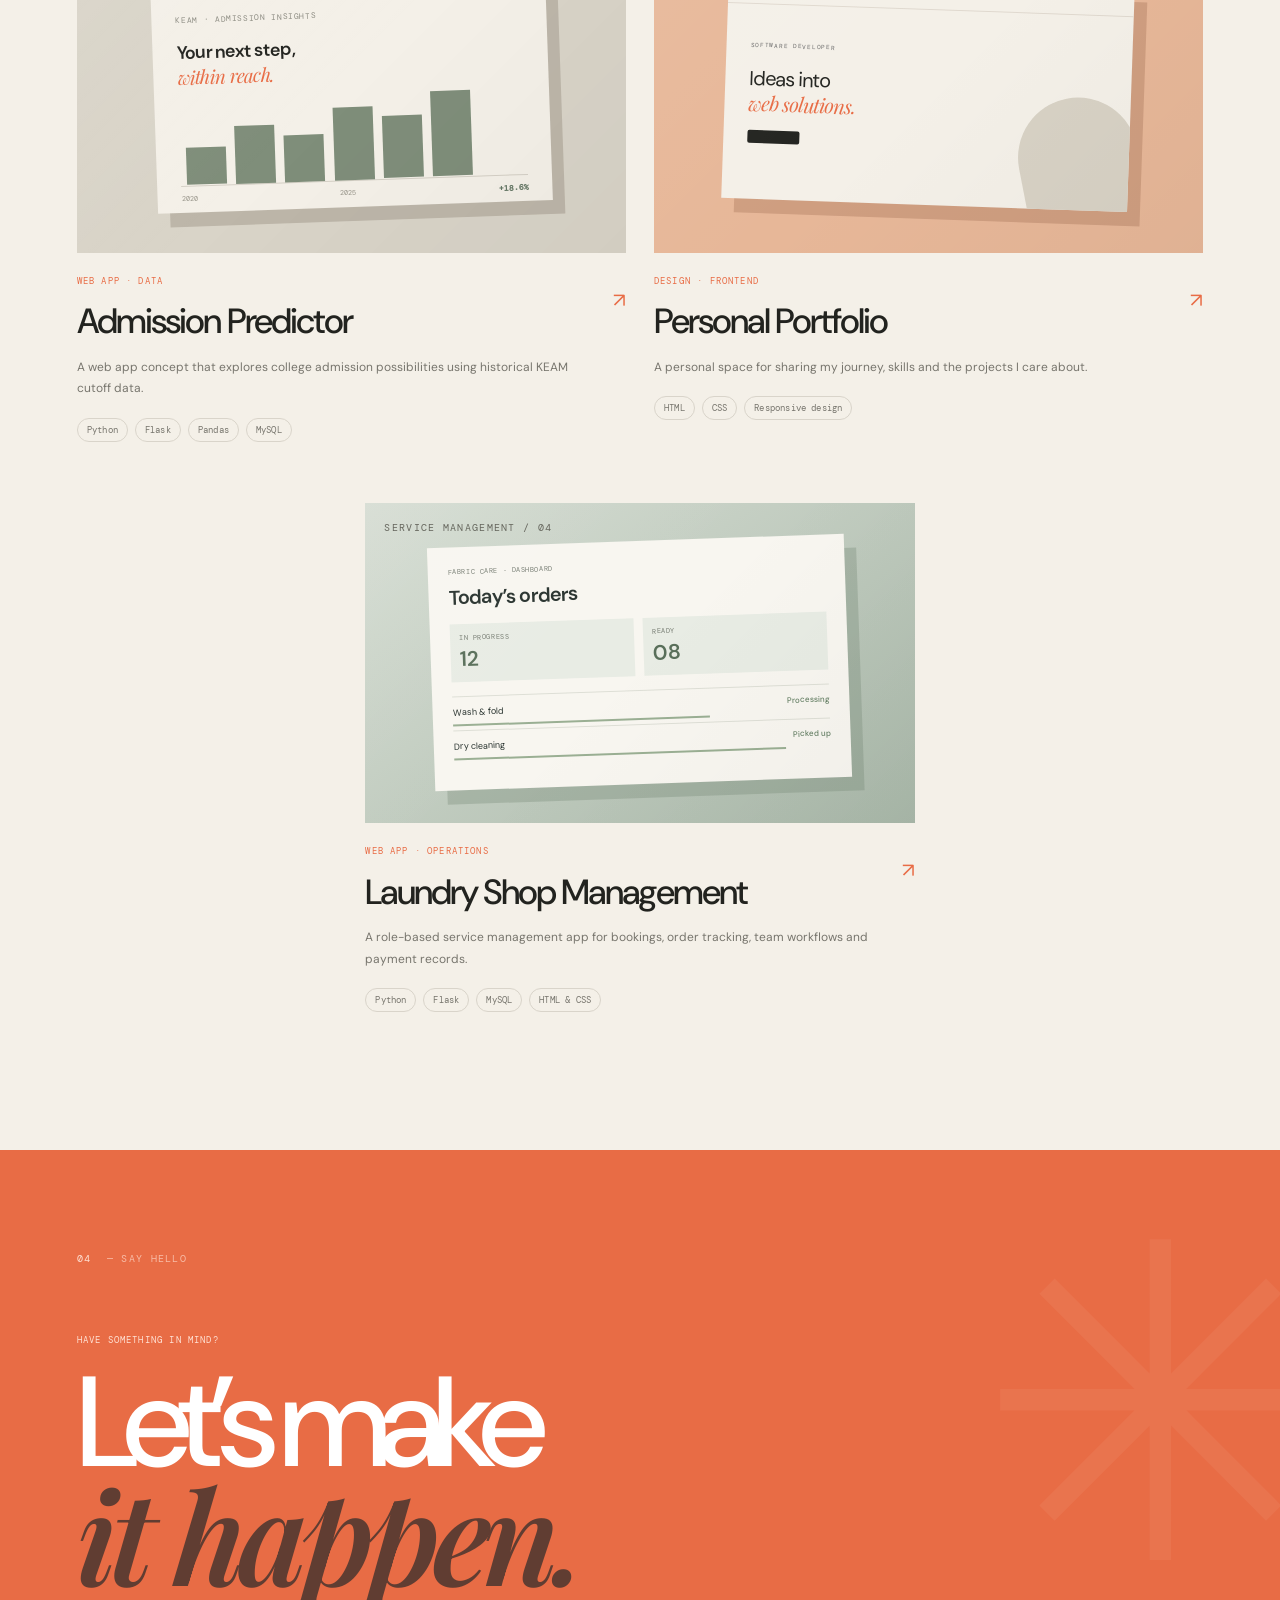
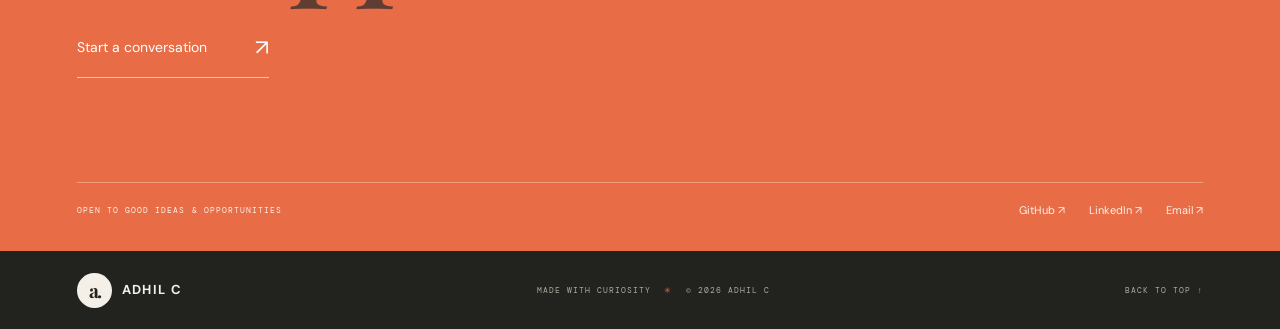
==== commit 37f72881: "Add laundry management project to portfolio" ====
--- a/index.html
+++ b/index.html
@@ -66,9 +66,10 @@
     <section id="projects" class="section work-section">
         <div class="container"><div class="work-heading"><div><div class="section-index reveal">03 <span>— SELECTED WORK</span></div><h2 class="section-heading reveal delay-1">A few things<br><em>I’ve made.</em></h2></div><span class="work-count reveal delay-2">SELECTED PROJECTS<br>THOUGHTFUL BY DESIGN</span></div>
             <div class="projects-grid">
-                <article class="project-card project-feature reveal"><div class="project-visual visual-ai"><span class="visual-label">COMPUTER VISION / 01</span><div class="scan-frame"><span></span><span></span><span></span><span></span><b>IDENTITY MATCH<br><strong>98.4%</strong></b></div><div class="visual-orb"></div><div class="visual-lines"></div></div><div class="project-info"><div><span class="project-type">AI · COMPUTER VISION</span><h3>Missing Person<br>Identification &amp; Alert</h3></div><span class="project-arrow">↗</span><p>A computer-vision system concept for matching people in surveillance footage and sending timely alerts.</p><div class="tags"><span>Python</span><span>MTCNN</span><span>FaceNet</span><span>OpenCV</span><span>Flask</span></div></div></article>
-                <article class="project-card reveal delay-1"><div class="project-visual visual-admission"><span class="visual-label">DATA / 02</span><div class="admission-ui"><span>KEAM · ADMISSION INSIGHTS</span><div class="chart-title">Your next step,<br><em>within reach.</em></div><div class="chart"><i style="--h:42%"></i><i style="--h:65%"></i><i style="--h:53%"></i><i style="--h:82%"></i><i style="--h:70%"></i><i style="--h:96%"></i></div><div class="chart-foot"><span>2020</span><span>2025</span><b>+18.6%</b></div></div></div><div class="project-info"><div><span class="project-type">WEB APP · DATA</span><h3>Admission Predictor</h3></div><span class="project-arrow">↗</span><p>A web app concept that explores college admission possibilities using historical KEAM cutoff data.</p><div class="tags"><span>Python</span><span>Flask</span><span>Pandas</span><span>MySQL</span></div></div></article>
-                <article class="project-card reveal delay-2"><div class="project-visual visual-portfolio"><span class="visual-label">WEB DESIGN / 03</span><div class="browser-card"><div class="browser-dots"><i></i><i></i><i></i><span>adhil.dev</span></div><div class="browser-content"><small>SOFTWARE DEVELOPER</small><b>Ideas into<br><em>web solutions.</em></b><span class="browser-pill"></span></div><div class="browser-shape"></div></div></div><div class="project-info"><div><span class="project-type">DESIGN · FRONTEND</span><h3>Personal Portfolio</h3></div><span class="project-arrow">↗</span><p>A personal space for sharing my journey, skills and the projects I care about.</p><div class="tags"><span>HTML</span><span>CSS</span><span>Responsive design</span></div></div></article>
+                <a class="project-card project-feature reveal" href="https://github.com/adhilc8/missing-person-detection-webapp-using-deep-learning" target="_blank" rel="noopener noreferrer" aria-label="Open Missing Person Identification and Alert on GitHub"><div class="project-visual visual-ai"><span class="visual-label">COMPUTER VISION / 01</span><div class="scan-frame"><span></span><span></span><span></span><span></span><b>IDENTITY MATCH<br><strong>98.4%</strong></b></div><div class="visual-orb"></div><div class="visual-lines"></div></div><div class="project-info"><div><span class="project-type">AI · COMPUTER VISION</span><h3>Missing Person<br>Identification &amp; Alert</h3></div><span class="project-arrow">↗</span><p>A computer-vision system concept for matching people in surveillance footage and sending timely alerts.</p><div class="tags"><span>Python</span><span>MTCNN</span><span>FaceNet</span><span>OpenCV</span><span>Flask</span></div></div></a>
+                <a class="project-card reveal delay-1" href="https://github.com/adhilc8/Admission-prediction" target="_blank" rel="noopener noreferrer" aria-label="Open Admission Predictor repository on GitHub"><div class="project-visual visual-admission"><span class="visual-label">DATA / 02</span><div class="admission-ui"><span>KEAM · ADMISSION INSIGHTS</span><div class="chart-title">Your next step,<br><em>within reach.</em></div><div class="chart"><i style="--h:42%"></i><i style="--h:65%"></i><i style="--h:53%"></i><i style="--h:82%"></i><i style="--h:70%"></i><i style="--h:96%"></i></div><div class="chart-foot"><span>2020</span><span>2025</span><b>+18.6%</b></div></div></div><div class="project-info"><div><span class="project-type">WEB APP · DATA</span><h3>Admission Predictor</h3></div><span class="project-arrow">↗</span><p>A web app concept that explores college admission possibilities using historical KEAM cutoff data.</p><div class="tags"><span>Python</span><span>Flask</span><span>Pandas</span><span>MySQL</span></div></div></a>
+                <a class="project-card reveal delay-2" href="https://github.com/adhilc8/portfolio" target="_blank" rel="noopener noreferrer" aria-label="Open Personal Portfolio repository on GitHub"><div class="project-visual visual-portfolio"><span class="visual-label">WEB DESIGN / 03</span><div class="browser-card"><div class="browser-dots"><i></i><i></i><i></i><span>adhil.dev</span></div><div class="browser-content"><small>SOFTWARE DEVELOPER</small><b>Ideas into<br><em>web solutions.</em></b><span class="browser-pill"></span></div><div class="browser-shape"></div></div></div><div class="project-info"><div><span class="project-type">DESIGN · FRONTEND</span><h3>Personal Portfolio</h3></div><span class="project-arrow">↗</span><p>A personal space for sharing my journey, skills and the projects I care about.</p><div class="tags"><span>HTML</span><span>CSS</span><span>Responsive design</span></div></div></a>
+                <a class="project-card reveal delay-3" href="https://github.com/adhilc8/laundry-shop-management" target="_blank" rel="noopener noreferrer" aria-label="Open Laundry Shop Management repository on GitHub"><div class="project-visual visual-laundry"><span class="visual-label">SERVICE MANAGEMENT / 04</span><div class="laundry-ui"><div class="laundry-ui-head"><span>FABRIC CARE · DASHBOARD</span><b>Today’s orders</b></div><div class="laundry-stats"><div><small>IN PROGRESS</small><strong>12</strong></div><div><small>READY</small><strong>08</strong></div></div><div class="laundry-order"><span>Wash &amp; fold</span><b>Processing</b><i></i></div><div class="laundry-order"><span>Dry cleaning</span><b>Picked up</b><i></i></div></div></div><div class="project-info"><div><span class="project-type">WEB APP · OPERATIONS</span><h3>Laundry Shop Management</h3></div><span class="project-arrow">↗</span><p>A role-based service management app for bookings, order tracking, team workflows and payment records.</p><div class="tags"><span>Python</span><span>Flask</span><span>MySQL</span><span>HTML &amp; CSS</span></div></div></a>
             </div>
         </div>
     </section>
--- a/style.css
+++ b/style.css
@@ -1,5 +1,5 @@
 :root{--paper:#f4f0e8;--ink:#22231f;--muted:#77766e;--line:#d9d4ca;--orange:#e86c45;--green:#657765;--mono:'DM Mono',monospace;--sans:'DM Sans',sans-serif;--serif:'Playfair Display',Georgia,serif}
-*{box-sizing:border-box;margin:0;padding:0}html{scroll-behavior:smooth;scroll-padding-top:88px}body{background:var(--paper);color:var(--ink);font-family:var(--sans);line-height:1.6;overflow-x:hidden}a{color:inherit;text-decoration:none}button{font:inherit}.container{width:min(1240px,88%);margin:auto}.scroll-progress{position:fixed;z-index:20;left:0;top:0;width:100%;height:3px;background:var(--orange);transform:scaleX(0);transform-origin:left;transition:transform .12s linear}.nav-bar{height:88px;display:flex;align-items:center;justify-content:space-between;border-bottom:1px solid var(--line)}.brand{display:inline-flex;gap:10px;align-items:center;text-transform:uppercase;font-size:13px;font-weight:700;letter-spacing:.1em}.brand-mark{display:grid;place-items:center;width:35px;height:35px;background:var(--ink);color:var(--paper);border-radius:50%;font-family:var(--serif);font-size:19px;letter-spacing:-.1em;text-transform:none}.nav-links{display:flex;gap:38px;align-items:center;list-style:none}.nav-links a{font-size:13px;color:#5f5f58;transition:color .2s}.nav-links a:hover{color:var(--orange)}.nav-contact{border:1px solid var(--ink);border-radius:99px;padding:10px 16px;color:var(--ink)!important}.nav-contact span{color:var(--orange);margin-left:9px}.menu-toggle{display:none}.hero{position:relative;min-height:690px;display:grid;grid-template-columns:1.16fr .84fr;align-items:center;padding-top:34px;padding-bottom:88px}.hero-copy{position:relative;z-index:2;padding:38px 0}.eyebrow,.section-index,.section-aside,.work-count,.edu-label,.project-type,.visual-label,.art-caption,.scroll-cue,.contact-bottom,.footer-inner>span,.footer-inner>a:last-child{font-family:var(--mono);font-size:10px;letter-spacing:.13em}.eyebrow{display:flex;gap:9px;align-items:center;color:#65665d}.status-dot{width:8px;height:8px;background:#7b9479;border-radius:50%;box-shadow:0 0 0 4px #7b94791c;animation:pulse 2s infinite}.hero-location{color:#aaa69b}.hero h1{font-size:clamp(54px,7.2vw,96px);line-height:.99;letter-spacing:-.075em;font-weight:600;margin:34px 0 24px}.hero h1 em,.section-heading em,.contact-heading em{font-family:var(--serif);font-weight:600;color:var(--orange);letter-spacing:-.055em}.outlined{color:transparent;-webkit-text-stroke:1.5px var(--ink)}.hero-description{max-width:430px;color:#74736b;font-size:15px;line-height:1.85}.hero-actions{display:flex;align-items:center;gap:27px;margin-top:32px}.button{display:inline-flex;align-items:center;gap:26px;padding:14px 19px;border-radius:3px;font-size:12px;font-weight:600;transition:transform .25s,background .25s}.button-dark{background:var(--ink);color:var(--paper)}.button-dark span{font-size:17px;color:#efa17f}.button-dark:hover{transform:translateY(-3px);background:#42443c}.text-link{font-size:12px;color:#64645d}.text-link span{margin-left:8px;color:var(--orange)}.hero-art{height:510px;position:relative;display:grid;place-items:center}.portrait-wrap{position:relative;z-index:1;width:min(340px,75%);height:410px;overflow:hidden;border-radius:48% 48% 4px 4px;background:#d9d0c2;transform:rotate(2deg);box-shadow:20px 20px 0 #e9e4d9;animation:float 6s ease-in-out infinite}.portrait{width:100%;height:100%;object-fit:cover;object-position:center 28%;filter:saturate(.78) contrast(.97);mix-blend-mode:multiply}.art-orbit{position:absolute;border:1px solid #d8d0c3;border-radius:50%;width:440px;height:440px;animation:spin 38s linear infinite}.orbit-two{width:500px;height:500px;border-style:dashed;animation-duration:65s;animation-direction:reverse}.scribble{position:absolute;z-index:3;font-family:var(--serif);font-style:italic;color:var(--green);font-size:21px;line-height:1.1;transform:rotate(-9deg)}.scribble-top{top:62px;left:2%;}.scribble-top span{color:var(--orange);font:20px var(--sans)}.art-sticker{position:absolute;z-index:3;right:2%;top:104px;background:var(--orange);color:#fff;width:95px;height:95px;display:grid;place-content:center;text-align:center;font:10px/1.3 var(--mono);letter-spacing:.08em;border-radius:50%;transform:rotate(11deg);animation:rock 5s ease-in-out infinite}.art-sticker span{font-size:16px}.art-caption{position:absolute;right:0;bottom:30px;color:#76746d}.art-caption span{color:var(--orange)}.scroll-cue{position:absolute;left:0;bottom:29px;color:#88867d;font-size:9px}.scroll-cue span{display:inline-block;margin-left:12px;color:var(--orange);font-size:15px;animation:bob 1.4s infinite}.section{padding:125px 0}.about-section{background:#e9e5dc}.about-layout{display:grid;grid-template-columns:190px 1fr;gap:45px}.section-index{color:var(--orange);padding-top:9px}.section-index span{color:#88867e;margin-left:8px}.section-heading{font-size:clamp(42px,5.2vw,68px);line-height:1.08;letter-spacing:-.06em;font-weight:500}.about-columns{display:grid;grid-template-columns:1fr 1fr;gap:35px;margin-top:35px;max-width:820px;color:#696960;font-size:14px;line-height:1.9}.skills-strip{display:flex;align-items:center;gap:18px;flex-wrap:wrap;margin:42px 0;border-top:1px solid #d1ccc1;border-bottom:1px solid #d1ccc1;padding:16px 0;font:10px var(--mono);letter-spacing:.1em;color:#5f6058}.skills-strip i{font-style:normal;color:var(--orange)}.education{display:flex;align-items:flex-start;gap:38px;color:#62635c}.edu-label{color:var(--orange);padding-top:4px}.education div{display:grid;gap:5px}.education strong{font-size:14px;color:var(--ink);font-weight:600}.education div span{font-size:12px}.edu-icon{margin-left:auto;color:var(--orange)}.services-section{background:var(--ink);color:var(--paper)}.services-section .section-index span{color:#a4a196}.services-section .section-heading{margin-top:24px}.section-top{display:flex;justify-content:space-between;align-items:flex-end;margin-bottom:58px}.section-aside{color:#aaa69b;line-height:1.9}.services-list{border-top:1px solid #4b4c45}.service-row{min-height:111px;border-bottom:1px solid #4b4c45;display:grid;grid-template-columns:70px 70px 1fr 1fr 28px;align-items:center;gap:15px;transition:padding .3s,color .3s}.service-row:hover{padding:0 12px;color:#f1a07d}.service-num{font:11px var(--mono);color:#98978c}.service-symbol{font:25px var(--serif);color:var(--orange)}.service-row h3{font-size:22px;font-weight:500;letter-spacing:-.03em}.service-row p{font-size:12px;color:#aaa99f}.row-arrow{font-size:19px;color:var(--orange);text-align:right;transition:transform .25s}.service-row:hover .row-arrow{transform:translate(4px,-4px)}.work-section{background:var(--paper)}.work-heading{display:flex;justify-content:space-between;align-items:flex-end;margin-bottom:56px}.work-heading .section-heading{margin-top:24px}.work-count{text-align:right;line-height:1.9;color:#8c8980}.projects-grid{display:grid;grid-template-columns:1fr 1fr;gap:48px 28px}.project-card{min-width:0}.project-feature{grid-column:1/-1;display:grid;grid-template-columns:1.05fr .95fr;gap:42px;align-items:center}.project-visual{height:320px;position:relative;overflow:hidden;background:#dcd6ca}.visual-label{position:absolute;z-index:2;top:17px;left:19px;color:#66675e}.visual-ai{background:#272e2b;background-image:radial-gradient(ellipse at 50% 60%,#697d70 0%,#3b4941 38%,#252b28 73%)}.scan-frame{position:absolute;left:50%;top:48%;width:138px;height:174px;transform:translate(-50%,-50%);border:1px solid #c9e3be7a;border-radius:50% 50% 45% 45%;animation:scan 3s ease-in-out infinite}.scan-frame span{position:absolute;width:15px;height:15px;border-color:#b5d7a8;border-style:solid}.scan-frame span:nth-child(1){top:-5px;left:-5px;border-width:2px 0 0 2px}.scan-frame span:nth-child(2){top:-5px;right:-5px;border-width:2px 2px 0 0}.scan-frame span:nth-child(3){bottom:-5px;left:-5px;border-width:0 0 2px 2px}.scan-frame span:nth-child(4){bottom:-5px;right:-5px;border-width:0 2px 2px 0}.scan-frame b{position:absolute;bottom:-44px;left:50%;transform:translateX(-50%);white-space:nowrap;font:8px/1.6 var(--mono);letter-spacing:.12em;color:#d6e7ce;text-align:center}.scan-frame strong{font-size:12px}.visual-orb{position:absolute;left:50%;top:48%;width:205px;height:205px;transform:translate(-50%,-50%);border-radius:50%;background:radial-gradient(circle at 35% 30%,#d5d0b5 0%,#8c9c88 19%,#607365 42%,#39483f 70%);opacity:.34;filter:blur(1px)}.visual-lines{position:absolute;inset:0;background:repeating-linear-gradient(0deg,transparent 0 8px,#d8e3cd13 9px 10px)}.project-info{position:relative;padding:13px 0}.project-type{font-size:9px;color:var(--orange)}.project-info h3{font-size:clamp(24px,3vw,35px);font-weight:500;letter-spacing:-.055em;line-height:1.16;margin:10px 35px 15px 0}.project-info p{max-width:510px;color:#77756d;font-size:12px;line-height:1.8}.project-arrow{position:absolute;right:0;top:31px;font-size:20px;color:var(--orange);transition:transform .2s}.project-card:hover .project-arrow{transform:translate(4px,-4px)}.tags{display:flex;gap:7px;flex-wrap:wrap;margin-top:18px}.tags span{font:9px var(--mono);letter-spacing:.02em;border:1px solid #d9d4ca;padding:5px 9px;border-radius:30px;color:#77756d}.visual-admission{background:#d9d4c8;display:grid;place-items:center}.admission-ui{background:#f4f0e8;width:72%;height:72%;padding:22px 24px;box-shadow:12px 14px 0 #bdb6a9;transform:rotate(-2deg)}.admission-ui>span{font:8px var(--mono);color:#8a897f;letter-spacing:.08em}.chart-title{font:18px/1.2 var(--sans);font-weight:600;letter-spacing:-.04em;margin-top:12px}.chart-title em{font:italic 19px var(--serif);color:var(--orange)}.chart{height:90px;display:flex;align-items:flex-end;gap:9px;border-bottom:1px solid #d5d0c6;margin-top:6px;padding:0 6px}.chart i{width:12%;height:var(--h);background:#7f8e7a;animation:grow 1.3s both;transform-origin:bottom}.chart i:nth-child(2){animation-delay:.08s}.chart i:nth-child(3){animation-delay:.16s}.chart i:nth-child(4){animation-delay:.24s}.chart i:nth-child(5){animation-delay:.32s}.chart i:nth-child(6){animation-delay:.4s}.chart-foot{display:flex;justify-content:space-between;align-items:center;margin-top:7px;font:7px var(--mono);color:#99968b}.chart-foot b{color:var(--green);font-size:8px}.visual-portfolio{background:#e7b798;display:grid;place-items:center}.browser-card{width:74%;height:70%;background:#f4f0e8;box-shadow:13px 14px 0 #cf9e80;transform:rotate(2deg);position:relative;overflow:hidden}.browser-dots{height:29px;border-bottom:1px solid #e0d9cf;display:flex;align-items:center;gap:5px;padding:0 10px}.browser-dots i{width:5px;height:5px;border-radius:50%;background:#e7a184}.browser-dots span{font:7px var(--mono);color:#aaa399;margin-left:auto;margin-right:auto}.browser-content{position:relative;z-index:1;padding:25px 24px}.browser-content small{font:6px var(--mono);letter-spacing:.12em;color:#666}.browser-content b{display:block;font:20px/1.1 var(--sans);letter-spacing:-.05em;margin-top:12px}.browser-content em{font:italic 20px var(--serif);color:var(--orange)}.browser-pill{display:block;width:52px;height:13px;background:var(--ink);margin-top:14px;border-radius:2px}.browser-shape{position:absolute;width:120px;height:145px;right:-12px;bottom:-32px;border-radius:60px 60px 0 0;background:#d8d2c5;transform:rotate(-13deg)}.contact-section{background:var(--orange);color:#fff;padding:92px 0 34px;position:relative;overflow:hidden}.contact-section:after{content:'✳';position:absolute;font-size:440px;line-height:1;color:#ffffff0d;right:-65px;top:40px;animation:spin 70s linear infinite}.contact-inner{position:relative;z-index:1}.contact-section .section-index{color:#ffe0d3}.contact-section .section-index span{color:#ffe0d3b0}.contact-section .eyebrow{margin-top:66px;color:#ffe2d5;font-size:9px}.contact-heading{font-size:clamp(68px,10vw,132px);line-height:.86;letter-spacing:-.09em;margin-top:20px;font-weight:500}.contact-heading em{color:#603d32}.contact-cta{display:inline-flex;align-items:center;gap:48px;border-bottom:1px solid #ffffff96;padding:0 0 12px;margin-top:32px;font-size:14px}.contact-cta span{font-size:22px;transition:transform .2s}.contact-cta:hover span{transform:translate(4px,-4px)}.contact-bottom{border-top:1px solid #ffffff50;margin-top:104px;padding-top:20px;display:flex;justify-content:space-between;align-items:center;font-size:8px;color:#fff0e9}.social-links{display:flex;gap:24px;font:11px var(--sans);letter-spacing:0}.social-links a:hover{color:#603d32}footer{background:var(--ink);color:var(--paper)}.footer-inner{height:78px;display:flex;align-items:center;justify-content:space-between}.footer-inner .brand-mark{background:var(--paper);color:var(--ink)}.footer-inner>span,.footer-inner>a:last-child{color:#aaa99f;font-size:8px}.footer-inner>span i{font-style:normal;color:var(--orange);margin:0 7px}.footer-inner>a:last-child:hover{color:var(--orange)}.reveal{opacity:0;transform:translateY(24px);transition:opacity .75s ease,transform .75s cubic-bezier(.2,.7,.2,1)}.reveal.is-visible{opacity:1;transform:translateY(0)}.delay-1{transition-delay:.12s}.delay-2{transition-delay:.23s}.delay-3{transition-delay:.34s}@keyframes float{0%,100%{transform:translateY(0) rotate(2deg)}50%{transform:translateY(-12px) rotate(1deg)}}@keyframes spin{to{transform:rotate(360deg)}}@keyframes rock{0%,100%{transform:rotate(11deg)}50%{transform:rotate(3deg)}}@keyframes pulse{50%{box-shadow:0 0 0 7px #7b94790d}}@keyframes bob{50%{transform:translateY(5px)}}@keyframes scan{0%,100%{opacity:.65;transform:translate(-50%,-50%) scale(.98)}50%{opacity:1;transform:translate(-50%,-50%) scale(1.03)}}@keyframes grow{from{transform:scaleY(0)}to{transform:scaleY(1)}}
+*{box-sizing:border-box;margin:0;padding:0}html{scroll-behavior:smooth;scroll-padding-top:88px}body{background:var(--paper);color:var(--ink);font-family:var(--sans);line-height:1.6;overflow-x:hidden}a{color:inherit;text-decoration:none}button{font:inherit}.container{width:min(1240px,88%);margin:auto}.scroll-progress{position:fixed;z-index:20;left:0;top:0;width:100%;height:3px;background:var(--orange);transform:scaleX(0);transform-origin:left;transition:transform .12s linear}.nav-bar{height:88px;display:flex;align-items:center;justify-content:space-between;border-bottom:1px solid var(--line)}.brand{display:inline-flex;gap:10px;align-items:center;text-transform:uppercase;font-size:13px;font-weight:700;letter-spacing:.1em}.brand-mark{display:grid;place-items:center;width:35px;height:35px;background:var(--ink);color:var(--paper);border-radius:50%;font-family:var(--serif);font-size:19px;letter-spacing:-.1em;text-transform:none}.nav-links{display:flex;gap:38px;align-items:center;list-style:none}.nav-links a{font-size:13px;color:#5f5f58;transition:color .2s}.nav-links a:hover{color:var(--orange)}.nav-contact{border:1px solid var(--ink);border-radius:99px;padding:10px 16px;color:var(--ink)!important}.nav-contact span{color:var(--orange);margin-left:9px}.menu-toggle{display:none}.hero{position:relative;min-height:690px;display:grid;grid-template-columns:1.16fr .84fr;align-items:center;padding-top:34px;padding-bottom:88px}.hero-copy{position:relative;z-index:2;padding:38px 0}.eyebrow,.section-index,.section-aside,.work-count,.edu-label,.project-type,.visual-label,.art-caption,.scroll-cue,.contact-bottom,.footer-inner>span,.footer-inner>a:last-child{font-family:var(--mono);font-size:10px;letter-spacing:.13em}.eyebrow{display:flex;gap:9px;align-items:center;color:#65665d}.status-dot{width:8px;height:8px;background:#7b9479;border-radius:50%;box-shadow:0 0 0 4px #7b94791c;animation:pulse 2s infinite}.hero-location{color:#aaa69b}.hero h1{font-size:clamp(54px,7.2vw,96px);line-height:.99;letter-spacing:-.075em;font-weight:600;margin:34px 0 24px}.hero h1 em,.section-heading em,.contact-heading em{font-family:var(--serif);font-weight:600;color:var(--orange);letter-spacing:-.055em}.outlined{color:transparent;-webkit-text-stroke:1.5px var(--ink)}.hero-description{max-width:430px;color:#74736b;font-size:15px;line-height:1.85}.hero-actions{display:flex;align-items:center;gap:27px;margin-top:32px}.button{display:inline-flex;align-items:center;gap:26px;padding:14px 19px;border-radius:3px;font-size:12px;font-weight:600;transition:transform .25s,background .25s}.button-dark{background:var(--ink);color:var(--paper)}.button-dark span{font-size:17px;color:#efa17f}.button-dark:hover{transform:translateY(-3px);background:#42443c}.text-link{font-size:12px;color:#64645d}.text-link span{margin-left:8px;color:var(--orange)}.hero-art{height:510px;position:relative;display:grid;place-items:center}.portrait-wrap{position:relative;z-index:1;width:min(340px,75%);height:410px;overflow:hidden;border-radius:48% 48% 4px 4px;background:#d9d0c2;transform:rotate(2deg);box-shadow:20px 20px 0 #e9e4d9;animation:float 6s ease-in-out infinite}.portrait{width:100%;height:100%;object-fit:cover;object-position:center 8%;filter:saturate(.78) contrast(.97)}.art-orbit{position:absolute;border:1px solid #d8d0c3;border-radius:50%;width:440px;height:440px;animation:spin 38s linear infinite}.orbit-two{width:500px;height:500px;border-style:dashed;animation-duration:65s;animation-direction:reverse}.scribble{position:absolute;z-index:3;font-family:var(--serif);font-style:italic;color:var(--green);font-size:21px;line-height:1.1;transform:rotate(-9deg)}.scribble-top{top:62px;left:2%;}.scribble-top span{color:var(--orange);font:20px var(--sans)}.art-sticker{position:absolute;z-index:3;right:2%;top:104px;background:var(--orange);color:#fff;width:95px;height:95px;display:grid;place-content:center;text-align:center;font:10px/1.3 var(--mono);letter-spacing:.08em;border-radius:50%;transform:rotate(11deg);animation:rock 5s ease-in-out infinite}.art-sticker span{font-size:16px}.art-caption{position:absolute;right:0;bottom:30px;color:#76746d}.art-caption span{color:var(--orange)}.scroll-cue{position:absolute;left:0;bottom:29px;color:#88867d;font-size:9px}.scroll-cue span{display:inline-block;margin-left:12px;color:var(--orange);font-size:15px;animation:bob 1.4s infinite}.section{padding:125px 0}.about-section{background:#e9e5dc}.about-layout{display:grid;grid-template-columns:190px 1fr;gap:45px}.section-index{color:var(--orange);padding-top:9px}.section-index span{color:#88867e;margin-left:8px}.section-heading{font-size:clamp(42px,5.2vw,68px);line-height:1.08;letter-spacing:-.06em;font-weight:500}.about-columns{display:grid;grid-template-columns:1fr 1fr;gap:35px;margin-top:35px;max-width:820px;color:#696960;font-size:14px;line-height:1.9}.skills-strip{display:flex;align-items:center;gap:18px;flex-wrap:wrap;margin:42px 0;border-top:1px solid #d1ccc1;border-bottom:1px solid #d1ccc1;padding:16px 0;font:10px var(--mono);letter-spacing:.1em;color:#5f6058}.skills-strip i{font-style:normal;color:var(--orange)}.education{display:flex;align-items:flex-start;gap:38px;color:#62635c}.edu-label{color:var(--orange);padding-top:4px}.education div{display:grid;gap:5px}.education strong{font-size:14px;color:var(--ink);font-weight:600}.education div span{font-size:12px}.edu-icon{margin-left:auto;color:var(--orange)}.services-section{background:var(--ink);color:var(--paper)}.services-section .section-index span{color:#a4a196}.services-section .section-heading{margin-top:24px}.section-top{display:flex;justify-content:space-between;align-items:flex-end;margin-bottom:58px}.section-aside{color:#aaa69b;line-height:1.9}.services-list{border-top:1px solid #4b4c45}.service-row{min-height:111px;border-bottom:1px solid #4b4c45;display:grid;grid-template-columns:70px 70px 1fr 1fr 28px;align-items:center;gap:15px;transition:padding .3s,color .3s}.service-row:hover{padding:0 12px;color:#f1a07d}.service-num{font:11px var(--mono);color:#98978c}.service-symbol{font:25px var(--serif);color:var(--orange)}.service-row h3{font-size:22px;font-weight:500;letter-spacing:-.03em}.service-row p{font-size:12px;color:#aaa99f}.row-arrow{font-size:19px;color:var(--orange);text-align:right;transition:transform .25s}.service-row:hover .row-arrow{transform:translate(4px,-4px)}.work-section{background:var(--paper)}.work-heading{display:flex;justify-content:space-between;align-items:flex-end;margin-bottom:56px}.work-heading .section-heading{margin-top:24px}.work-count{text-align:right;line-height:1.9;color:#8c8980}.projects-grid{display:grid;grid-template-columns:1fr 1fr;gap:48px 28px}.project-card{min-width:0}.project-card:focus-visible{outline:3px solid var(--orange);outline-offset:6px;border-radius:3px}.project-feature{grid-column:1/-1;display:grid;grid-template-columns:1.05fr .95fr;gap:42px;align-items:center}.project-visual{height:320px;position:relative;overflow:hidden;background:#dcd6ca}.visual-label{position:absolute;z-index:2;top:17px;left:19px;color:#66675e}.visual-ai{background:#272e2b;background-image:radial-gradient(ellipse at 50% 60%,#697d70 0%,#3b4941 38%,#252b28 73%)}.scan-frame{position:absolute;left:50%;top:48%;width:138px;height:174px;transform:translate(-50%,-50%);border:1px solid #c9e3be7a;border-radius:50% 50% 45% 45%;animation:scan 3s ease-in-out infinite}.scan-frame span{position:absolute;width:15px;height:15px;border-color:#b5d7a8;border-style:solid}.scan-frame span:nth-child(1){top:-5px;left:-5px;border-width:2px 0 0 2px}.scan-frame span:nth-child(2){top:-5px;right:-5px;border-width:2px 2px 0 0}.scan-frame span:nth-child(3){bottom:-5px;left:-5px;border-width:0 0 2px 2px}.scan-frame span:nth-child(4){bottom:-5px;right:-5px;border-width:0 2px 2px 0}.scan-frame b{position:absolute;bottom:-44px;left:50%;transform:translateX(-50%);white-space:nowrap;font:8px/1.6 var(--mono);letter-spacing:.12em;color:#d6e7ce;text-align:center}.scan-frame strong{font-size:12px}.visual-orb{position:absolute;left:50%;top:48%;width:205px;height:205px;transform:translate(-50%,-50%);border-radius:50%;background:radial-gradient(circle at 35% 30%,#d5d0b5 0%,#8c9c88 19%,#607365 42%,#39483f 70%);opacity:.34;filter:blur(1px)}.visual-lines{position:absolute;inset:0;background:repeating-linear-gradient(0deg,transparent 0 8px,#d8e3cd13 9px 10px)}.project-info{position:relative;padding:13px 0}.project-type{font-size:9px;color:var(--orange)}.project-info h3{font-size:clamp(24px,3vw,35px);font-weight:500;letter-spacing:-.055em;line-height:1.16;margin:10px 35px 15px 0}.project-info p{max-width:510px;color:#77756d;font-size:12px;line-height:1.8}.project-arrow{position:absolute;right:0;top:31px;font-size:20px;color:var(--orange);transition:transform .2s}.project-card:hover .project-arrow{transform:translate(4px,-4px)}.tags{display:flex;gap:7px;flex-wrap:wrap;margin-top:18px}.tags span{font:9px var(--mono);letter-spacing:.02em;border:1px solid #d9d4ca;padding:5px 9px;border-radius:30px;color:#77756d}.visual-admission{background:#d9d4c8;display:grid;place-items:center}.admission-ui{background:#f4f0e8;width:72%;height:72%;padding:22px 24px;box-shadow:12px 14px 0 #bdb6a9;transform:rotate(-2deg)}.admission-ui>span{font:8px var(--mono);color:#8a897f;letter-spacing:.08em}.chart-title{font:18px/1.2 var(--sans);font-weight:600;letter-spacing:-.04em;margin-top:12px}.chart-title em{font:italic 19px var(--serif);color:var(--orange)}.chart{height:90px;display:flex;align-items:flex-end;gap:9px;border-bottom:1px solid #d5d0c6;margin-top:6px;padding:0 6px}.chart i{width:12%;height:var(--h);background:#7f8e7a;animation:grow 1.3s both;transform-origin:bottom}.chart i:nth-child(2){animation-delay:.08s}.chart i:nth-child(3){animation-delay:.16s}.chart i:nth-child(4){animation-delay:.24s}.chart i:nth-child(5){animation-delay:.32s}.chart i:nth-child(6){animation-delay:.4s}.chart-foot{display:flex;justify-content:space-between;align-items:center;margin-top:7px;font:7px var(--mono);color:#99968b}.chart-foot b{color:var(--green);font-size:8px}.visual-portfolio{background:#e7b798;display:grid;place-items:center}.browser-card{width:74%;height:70%;background:#f4f0e8;box-shadow:13px 14px 0 #cf9e80;transform:rotate(2deg);position:relative;overflow:hidden}.browser-dots{height:29px;border-bottom:1px solid #e0d9cf;display:flex;align-items:center;gap:5px;padding:0 10px}.browser-dots i{width:5px;height:5px;border-radius:50%;background:#e7a184}.browser-dots span{font:7px var(--mono);color:#aaa399;margin-left:auto;margin-right:auto}.browser-content{position:relative;z-index:1;padding:25px 24px}.browser-content small{font:6px var(--mono);letter-spacing:.12em;color:#666}.browser-content b{display:block;font:20px/1.1 var(--sans);letter-spacing:-.05em;margin-top:12px}.browser-content em{font:italic 20px var(--serif);color:var(--orange)}.browser-pill{display:block;width:52px;height:13px;background:var(--ink);margin-top:14px;border-radius:2px}.browser-shape{position:absolute;width:120px;height:145px;right:-12px;bottom:-32px;border-radius:60px 60px 0 0;background:#d8d2c5;transform:rotate(-13deg)}.contact-section{background:var(--orange);color:#fff;padding:92px 0 34px;position:relative;overflow:hidden}.contact-section:after{content:'✳';position:absolute;font-size:440px;line-height:1;color:#ffffff0d;right:-65px;top:40px;animation:spin 70s linear infinite}.contact-inner{position:relative;z-index:1}.contact-section .section-index{color:#ffe0d3}.contact-section .section-index span{color:#ffe0d3b0}.contact-section .eyebrow{margin-top:66px;color:#ffe2d5;font-size:9px}.contact-heading{font-size:clamp(68px,10vw,132px);line-height:.86;letter-spacing:-.09em;margin-top:20px;font-weight:500}.contact-heading em{color:#603d32}.contact-cta{display:inline-flex;align-items:center;gap:48px;border-bottom:1px solid #ffffff96;padding:0 0 12px;margin-top:32px;font-size:14px}.contact-cta span{font-size:22px;transition:transform .2s}.contact-cta:hover span{transform:translate(4px,-4px)}.contact-bottom{border-top:1px solid #ffffff50;margin-top:104px;padding-top:20px;display:flex;justify-content:space-between;align-items:center;font-size:8px;color:#fff0e9}.social-links{display:flex;gap:24px;font:11px var(--sans);letter-spacing:0}.social-links a:hover{color:#603d32}footer{background:var(--ink);color:var(--paper)}.footer-inner{height:78px;display:flex;align-items:center;justify-content:space-between}.footer-inner .brand-mark{background:var(--paper);color:var(--ink)}.footer-inner>span,.footer-inner>a:last-child{color:#aaa99f;font-size:8px}.footer-inner>span i{font-style:normal;color:var(--orange);margin:0 7px}.footer-inner>a:last-child:hover{color:var(--orange)}.reveal{opacity:0;transform:translateY(24px);transition:opacity .75s ease,transform .75s cubic-bezier(.2,.7,.2,1)}.reveal.is-visible{opacity:1;transform:translateY(0)}.delay-1{transition-delay:.12s}.delay-2{transition-delay:.23s}.delay-3{transition-delay:.34s}@keyframes float{0%,100%{transform:translateY(0) rotate(2deg)}50%{transform:translateY(-12px) rotate(1deg)}}@keyframes spin{to{transform:rotate(360deg)}}@keyframes rock{0%,100%{transform:rotate(11deg)}50%{transform:rotate(3deg)}}@keyframes pulse{50%{box-shadow:0 0 0 7px #7b94790d}}@keyframes bob{50%{transform:translateY(5px)}}@keyframes scan{0%,100%{opacity:.65;transform:translate(-50%,-50%) scale(.98)}50%{opacity:1;transform:translate(-50%,-50%) scale(1.03)}}@keyframes grow{from{transform:scaleY(0)}to{transform:scaleY(1)}}
 @media(max-width:900px){.container{width:88%}.hero{min-height:630px;grid-template-columns:1fr .8fr}.hero h1{font-size:clamp(56px,8vw,76px)}.hero-art{height:430px}.portrait-wrap{height:340px}.art-orbit{width:360px;height:360px}.orbit-two{width:410px;height:410px}.about-layout{grid-template-columns:130px 1fr;gap:25px}.projects-grid{gap:38px 20px}.project-feature{gap:25px}.project-visual{height:270px}.admission-ui{padding:15px}.service-row{grid-template-columns:45px 50px 1fr 1fr 20px}.service-row h3{font-size:19px}}
 @media(max-width:650px){html{scroll-padding-top:70px}.container{width:88%}.nav-bar{height:72px}.menu-toggle{display:flex;width:39px;height:39px;border:1px solid var(--line);border-radius:50%;background:transparent;flex-direction:column;align-items:center;justify-content:center;gap:5px;z-index:8}.menu-toggle span{width:15px;height:1px;background:var(--ink);transition:transform .2s}.menu-toggle[aria-expanded=true] span:first-child{transform:translateY(3px) rotate(45deg)}.menu-toggle[aria-expanded=true] span:last-child{transform:translateY(-3px) rotate(-45deg)}.nav-links{position:absolute;z-index:7;top:71px;left:0;right:0;background:var(--paper);padding:25px 7% 30px;display:flex;align-items:stretch;flex-direction:column;gap:18px;border-bottom:1px solid var(--line);opacity:0;visibility:hidden;transform:translateY(-8px);transition:.25s}.nav-links.is-open{opacity:1;visibility:visible;transform:translateY(0)}.nav-links a{font-size:15px}.nav-contact{align-self:flex-start}.hero{display:flex;flex-direction:column;align-items:stretch;padding-top:44px;padding-bottom:68px;min-height:auto}.hero-copy{padding:0}.hero h1{font-size:clamp(55px,14vw,78px);margin:26px 0 19px}.hero-description{font-size:14px;max-width:370px}.hero-art{height:370px;margin:18px auto 15px;width:100%;max-width:460px}.portrait-wrap{height:300px;width:250px}.art-orbit{width:310px;height:310px}.orbit-two{width:350px;height:350px}.scribble-top{left:2%;top:38px;font-size:17px}.art-sticker{right:2%;top:78px;width:79px;height:79px;font-size:8px}.art-caption{bottom:18px;right:4%}.scroll-cue{bottom:20px}.section{padding:82px 0}.about-layout{grid-template-columns:1fr;gap:30px}.section-heading{font-size:clamp(39px,10vw,56px)}.about-columns{grid-template-columns:1fr;gap:12px;margin-top:24px;font-size:13px}.skills-strip{gap:10px;margin:29px 0;font-size:9px}.education{gap:16px}.education strong{font-size:12px}.education div span{font-size:11px}.section-top,.work-heading{align-items:flex-start;flex-direction:column;gap:23px;margin-bottom:37px}.section-aside{text-align:left}.service-row{min-height:103px;grid-template-columns:28px 30px 1fr 20px;gap:9px}.service-row h3{font-size:17px}.service-row p{grid-column:3/4;grid-row:2;font-size:10px;margin-top:-20px}.service-symbol{font-size:19px}.row-arrow{grid-column:4;grid-row:1/3}.projects-grid{grid-template-columns:1fr;gap:35px}.project-feature{grid-column:auto;grid-template-columns:1fr;gap:18px}.project-visual{height:250px}.project-feature .project-visual{height:270px}.project-info h3{font-size:27px}.work-count{text-align:left}.admission-ui{width:77%;height:74%}.chart{height:82px}.contact-section{padding:70px 0 26px}.contact-section .eyebrow{margin-top:46px}.contact-heading{font-size:clamp(66px,17vw,100px)}.contact-bottom{margin-top:75px;flex-direction:column;align-items:flex-start;gap:18px}.social-links{gap:20px}.footer-inner{height:auto;min-height:80px;flex-wrap:wrap;gap:12px;padding-top:17px;padding-bottom:17px}.footer-inner>span{order:3;width:100%;text-align:center}}
 @media(prefers-reduced-motion:reduce){*,*::before,*::after{scroll-behavior:auto!important;animation-duration:.01ms!important;animation-iteration-count:1!important;transition-duration:.01ms!important}.reveal{opacity:1;transform:none}}
@@ -8,3 +8,5 @@
 .hero-art:before{content:'ADHIL';position:absolute;z-index:0;left:50%;top:50%;transform:translate(-50%,-52%);font:700 clamp(75px,12vw,150px)/1 var(--sans);letter-spacing:-.12em;color:#e9e4d9;white-space:nowrap;pointer-events:none}.portrait-wrap{outline:1px solid #fff9;outline-offset:7px}.project-card{transition:transform .35s cubic-bezier(.2,.7,.2,1)}.project-card:hover{transform:translateY(-5px)}.project-visual:after{content:'';position:absolute;inset:0;pointer-events:none;background:linear-gradient(135deg,#ffffff12,transparent 48%,#00000008)}.ticker{overflow:hidden;background:var(--orange);color:#fff;padding:13px 0}.ticker-track{width:max-content;display:flex;align-items:center;gap:26px;animation:ticker 34s linear infinite;font:10px var(--mono);letter-spacing:.14em}.ticker-track i{font-style:normal;font-size:14px;color:#603d32}.ticker:hover .ticker-track{animation-play-state:paused}@keyframes ticker{to{transform:translateX(-50%)}}
 @media(max-width:650px){.nav-bar{position:relative;background:var(--paper);backdrop-filter:none}.hero-art:before{font-size:86px}.ticker{padding:11px 0}.ticker-track{font-size:9px}}
 @media(prefers-reduced-motion:reduce){.ticker-track{animation:none}}
+.visual-laundry{display:grid;place-items:center;background:linear-gradient(145deg,#d6ddd3,#aab9aa)}.laundry-ui{width:76%;min-height:76%;padding:20px;background:#f8f6f0;box-shadow:12px 14px 0 #81918166;transform:rotate(-2deg);color:#28322e}.laundry-ui-head{display:grid;gap:8px}.laundry-ui-head span,.laundry-stats small{font:7px var(--mono);letter-spacing:.08em;color:#777d73}.laundry-ui-head b{font:600 20px var(--sans);letter-spacing:-.04em}.laundry-stats{display:grid;grid-template-columns:1fr 1fr;gap:9px;margin:14px 0}.laundry-stats div{display:grid;gap:3px;padding:9px;background:#e8ece4}.laundry-stats strong{font:600 21px var(--sans);color:#596f5a}.laundry-order{position:relative;display:grid;grid-template-columns:1fr auto;gap:5px;border-top:1px solid #dedfd6;padding:9px 0 12px;font:9px var(--sans)}.laundry-order b{color:#668065;font-size:8px;font-weight:500}.laundry-order i{position:absolute;bottom:4px;left:0;width:68%;height:2px;background:#9aaf93}.laundry-order:last-child i{width:88%}.project-card:last-child{grid-column:1/-1;width:calc((100% - 28px)/2);justify-self:center}
+@media(max-width:650px){.laundry-ui{width:82%;min-height:76%;padding:15px}.project-card:last-child{grid-column:auto;width:100%}}
